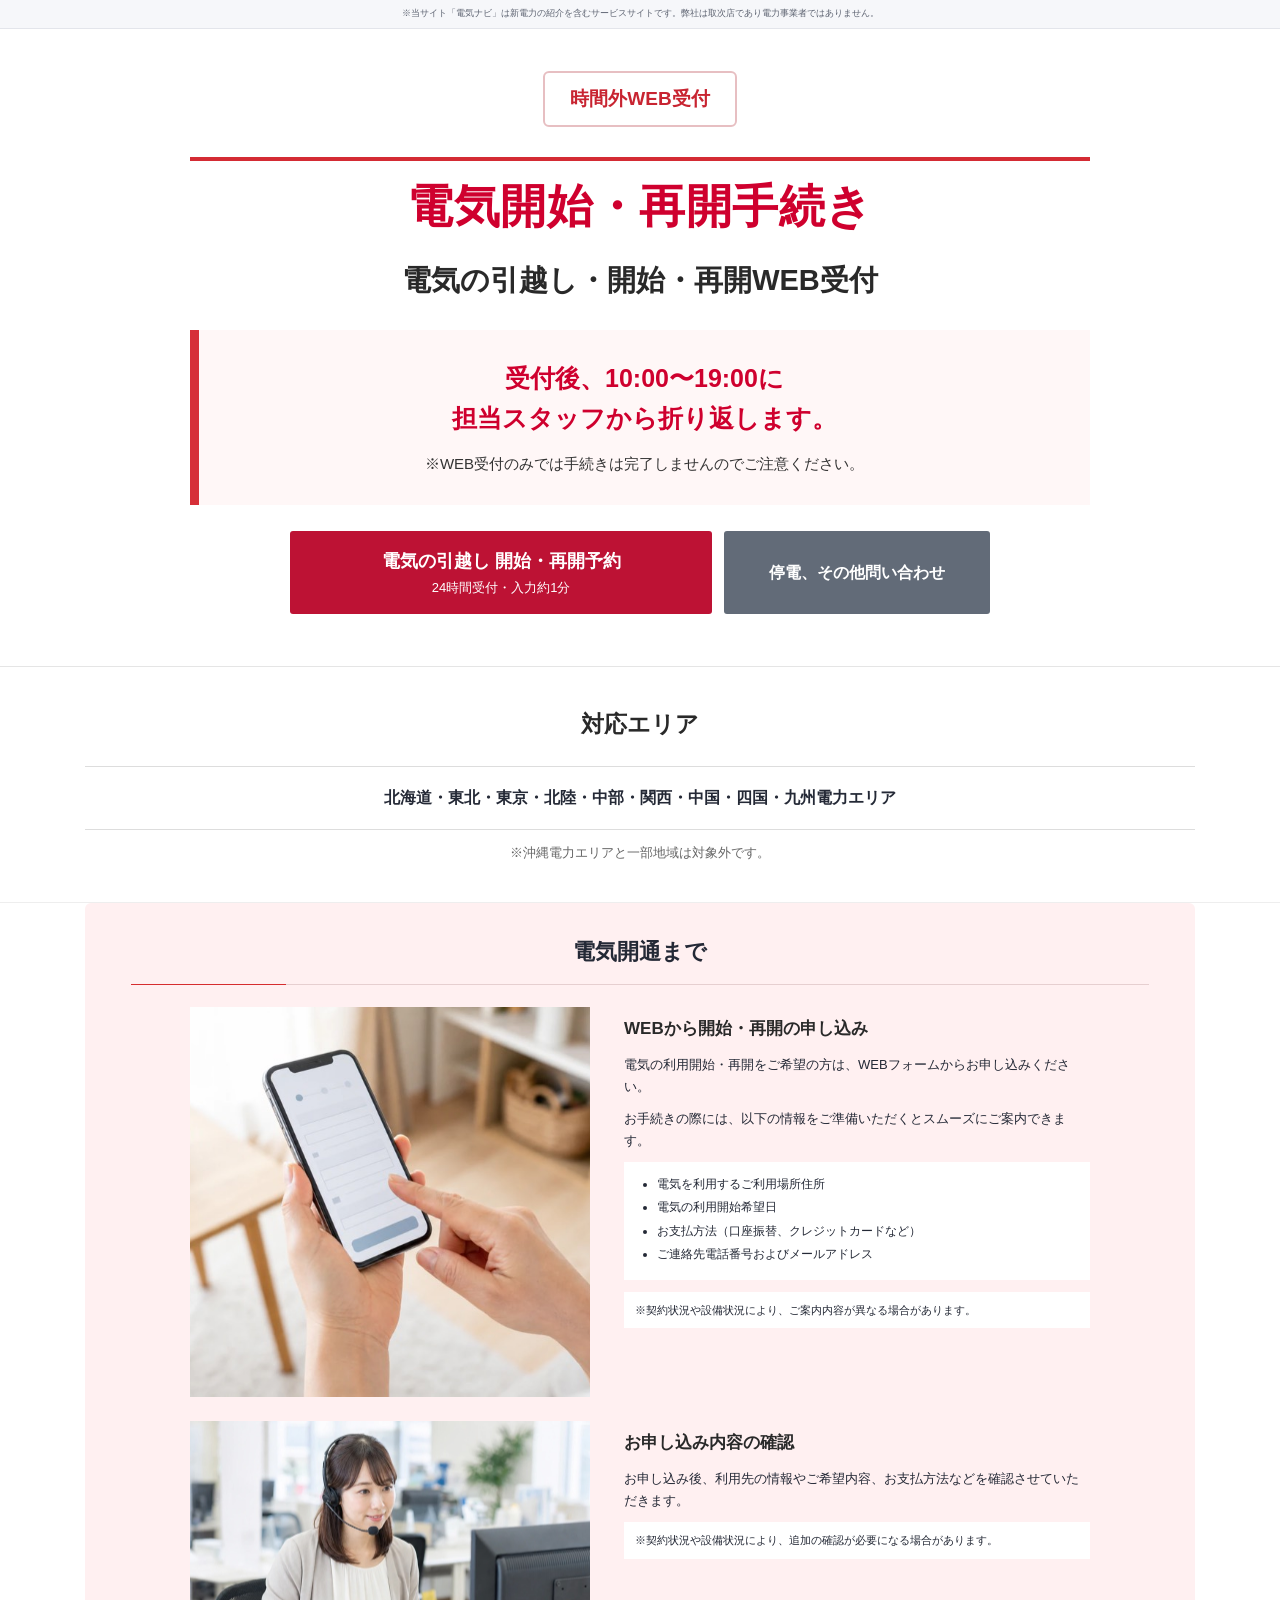
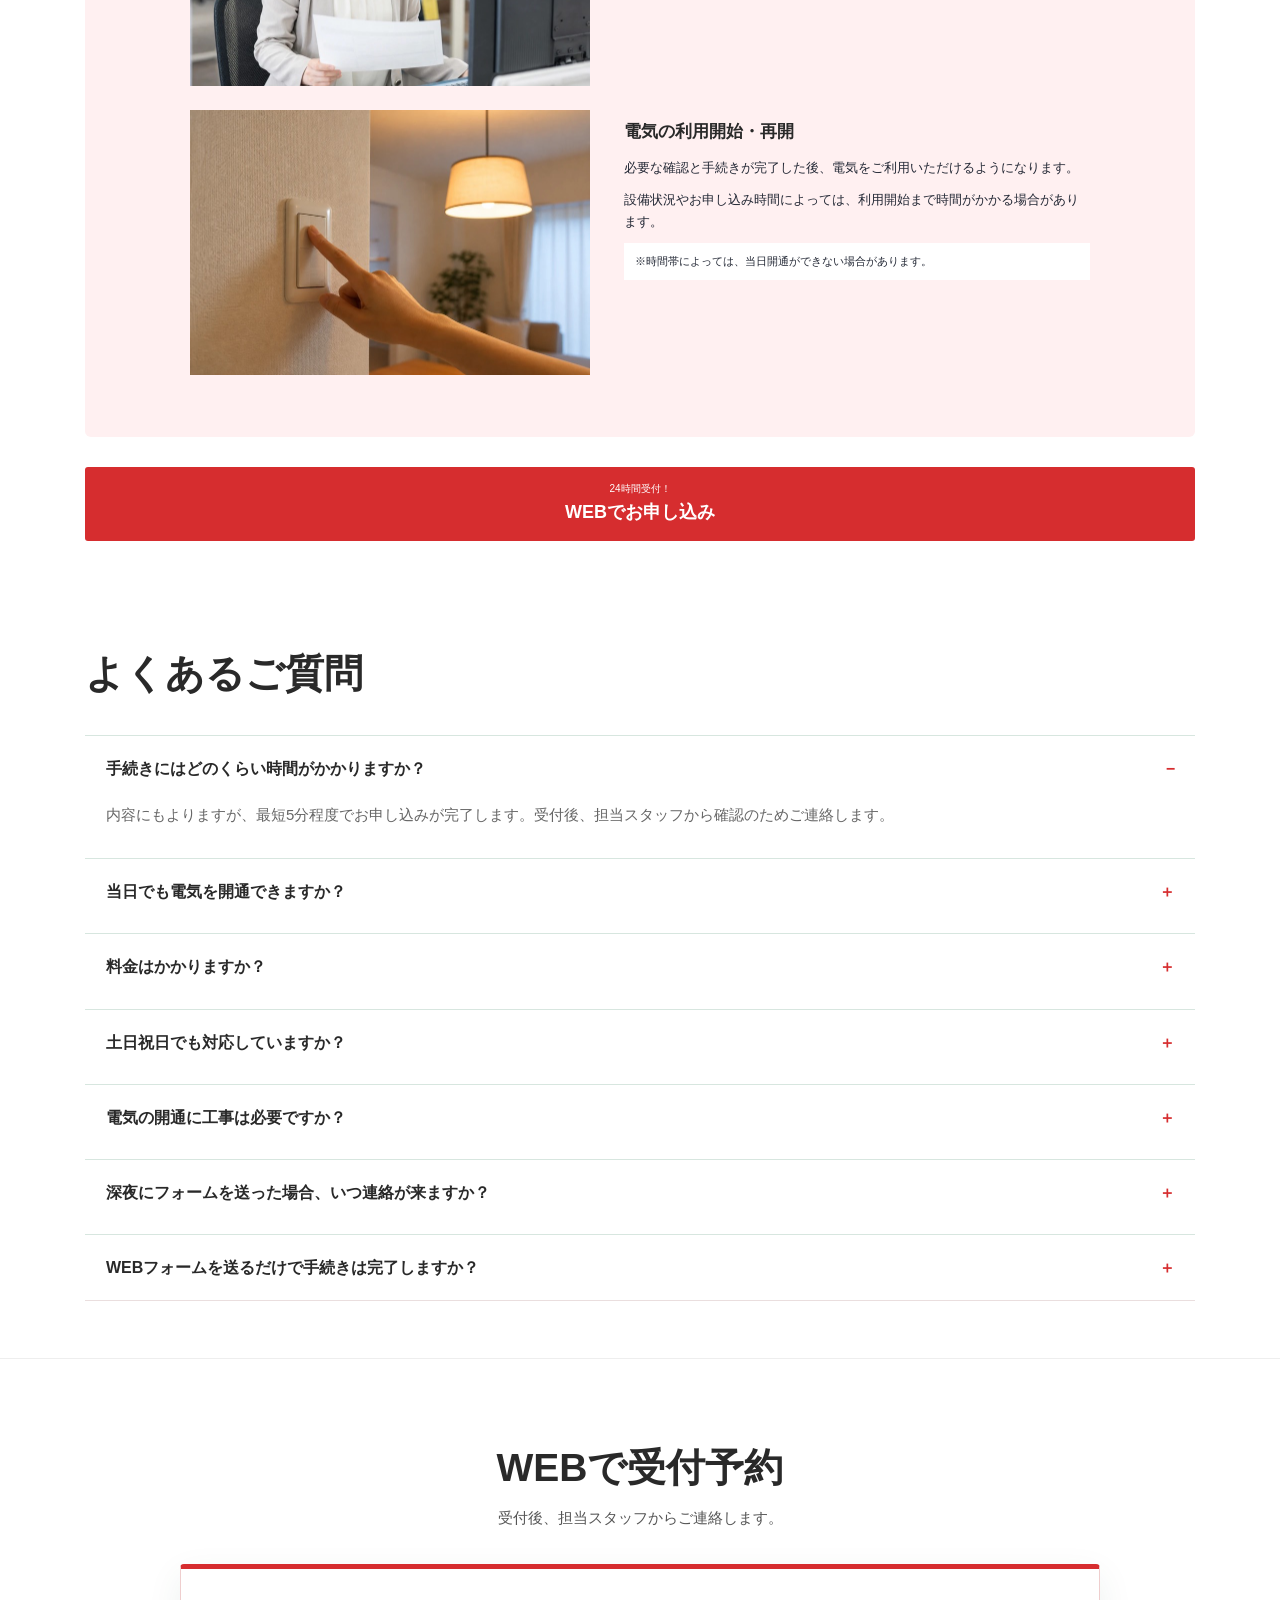
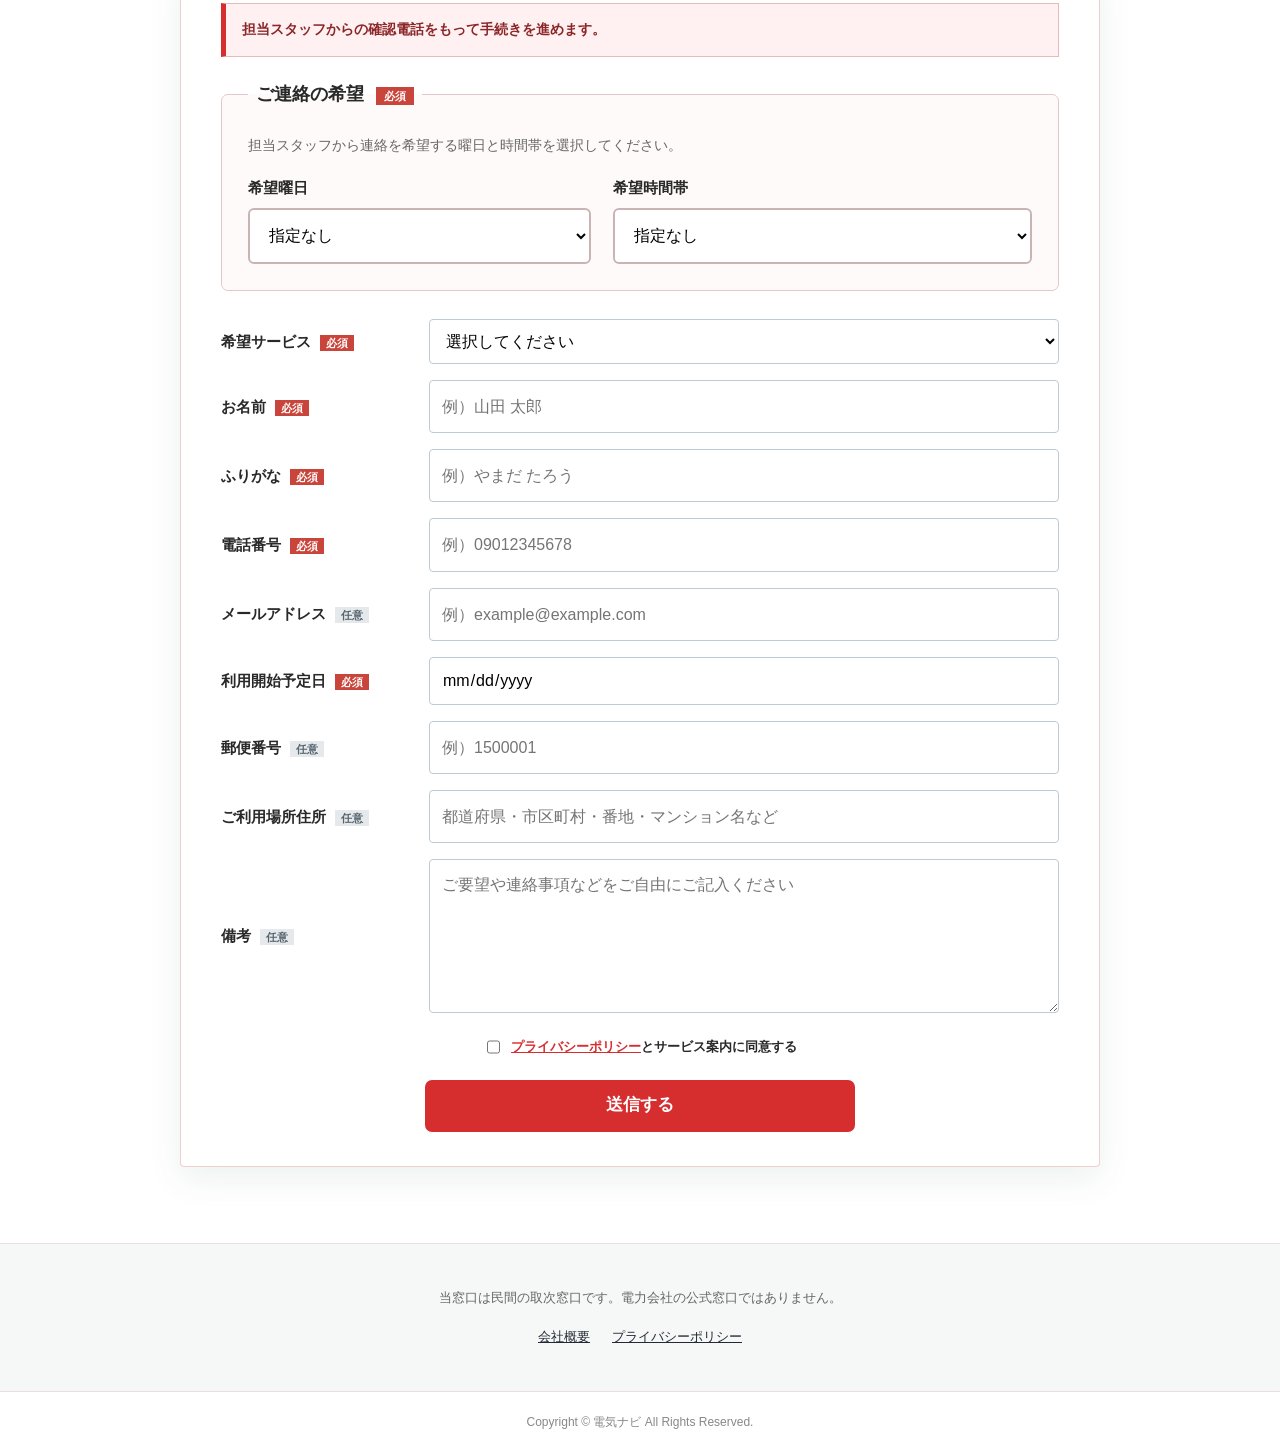
==== preview-yakan-no-earliest/index.html @ cd17e195 "Fix start_date input handling for date fields" ====
<!doctype html>
<html lang="ja">
<head>
  <meta http-equiv="Cache-Control" content="no-cache, no-store, must-revalidate">
  <meta http-equiv="Pragma" content="no-cache">
  <meta http-equiv="Expires" content="0">
  <meta name="theme-color" content="#ffffff">
  <!-- Google Tag Manager -->
  <script>(function(w,d,s,l,i){w[l]=w[l]||[];w[l].push({'gtm.start':
  new Date().getTime(),event:'gtm.js'});var f=d.getElementsByTagName(s)[0],
  j=d.createElement(s),dl=l!='dataLayer'?'&l='+l:'';j.async=true;j.src=
  'https://www.googletagmanager.com/gtm.js?id='+i+dl;f.parentNode.insertBefore(j,f);
  })(window,document,'script','dataLayer','GTM-5XKZRZDS');</script>
  <!-- End Google Tag Manager -->
  <link rel="icon" href="/favicon.png" type="image/png">
  <meta charset="utf-8">
  <meta name="viewport" content="width=device-width,initial-scale=1">
  <meta name="description" content="電気の引越し・開始・再開を24時間WEBで受け付け、10:00〜19:00に担当スタッフから確認のお電話を差し上げます。">
  <title>電気の開通窓口｜24時間WEB受付</title>
  <link rel="stylesheet" href="styles-mobile-split-29.css?v=20260819-start-date-fix-3">
</head>
<body class="night-lp">
  <!-- Google Tag Manager (noscript) -->
  <noscript><iframe src="https://www.googletagmanager.com/ns.html?id=GTM-5XKZRZDS"
  height="0" width="0" style="display:none;visibility:hidden"></iframe></noscript>
  <!-- End Google Tag Manager (noscript) -->
  <div class="notice-bar"><span>※当サイト「電気ナビ」は新電力の紹介を含むサービスサイトです。弊社は取次店であり電力事業者ではありません。</span></div>

  <main id="top">
    <section class="hero night-hero">
      <div class="container hero-grid">
        <div class="hero-copy">
          <h2>時間外WEB受付</h2>
          <h1>電気開始・再開手続き</h1>
          <p class="night-hero-lead">電気の引越し・開始・再開WEB受付</p>
          <div class="night-hero-notice">
            <p class="night-hero-followup"><span>受付後、10:00〜19:00に</span><span>担当スタッフから折り返します。</span></p>
            <p class="night-hero-caution">※WEB受付のみでは手続きは完了しませんのでご注意ください。</p>
          </div>
          <div class="night-hero-actions">
            <a class="night-primary-cta" href="#form"><strong>電気の引越し 開始・再開予約</strong><small>24時間受付・入力約1分</small></a>
            <button class="night-inquiry-cta modal-open" type="button"><strong>停電、その他問い合わせ</strong></button>
          </div>
        </div>
      </div>
    </section>

    <section class="night-coverage" aria-labelledby="coverage-title">
      <div class="container">
        <div class="night-section-heading"><h2 id="coverage-title">対応エリア</h2></div>
        <p class="coverage-areas">北海道・東北・東京・北陸・中部・関西・中国・四国・九州電力エリア</p>
        <p class="coverage-note">※沖縄電力エリアと一部地域は対象外です。</p>
      </div>
    </section>

    <section class="procedure-flow" id="procedure">
      <div class="container procedure-shell">
        <h2>電気開通まで</h2>
        <ol class="procedure-list">
          <li>
            <div class="procedure-image procedure-image-phone"></div>
            <div class="procedure-copy"><h3>WEBから開始・再開の申し込み</h3><p>電気の利用開始・再開をご希望の方は、WEBフォームからお申し込みください。</p><p>お手続きの際には、以下の情報をご準備いただくとスムーズにご案内できます。</p><ul><li>電気を利用するご利用場所住所</li><li>電気の利用開始希望日</li><li>お支払方法（口座振替、クレジットカードなど）</li><li>ご連絡先電話番号およびメールアドレス</li></ul><p class="procedure-note">※契約状況や設備状況により、ご案内内容が異なる場合があります。</p></div>
          </li>
          <li>
            <div class="procedure-image procedure-image-guide"></div>
            <div class="procedure-copy"><h3>お申し込み内容の確認</h3><p>お申し込み後、利用先の情報やご希望内容、お支払方法などを確認させていただきます。</p><p class="procedure-note">※契約状況や設備状況により、追加の確認が必要になる場合があります。</p></div>
          </li>
          <li>
            <div class="procedure-image procedure-image-complete"></div>
            <div class="procedure-copy"><h3>電気の利用開始・再開</h3><p>必要な確認と手続きが完了した後、電気をご利用いただけるようになります。</p><p>設備状況やお申し込み時間によっては、利用開始まで時間がかかる場合があります。</p><p class="procedure-note">※時間帯によっては、当日開通ができない場合があります。</p></div>
          </li>
        </ol>
      </div>
      <div class="container procedure-cta"><a href="#form"><small>24時間受付！</small><b>WEBでお申し込み</b></a></div>
    </section>

    <section class="section faq" id="faq">
      <div class="container narrow">
        <div class="section-title"><h2>よくあるご質問</h2></div>
        <details open><summary>手続きにはどのくらい時間がかかりますか？</summary><p>内容にもよりますが、最短5分程度でお申し込みが完了します。受付後、担当スタッフから確認のためご連絡します。</p></details>
        <details><summary>当日でも電気を開通できますか？</summary><p>当日でも時間帯によっては、電気の開通が可能です。開通の可否を含め、詳細は担当スタッフからの連絡時にご案内いたします。</p></details>
        <details><summary>料金はかかりますか？</summary><p>手続きサポートは無料です。代行費用や相談料はかかりません。</p></details>
        <details><summary>土日祝日でも対応していますか？</summary><p>はい、土日祝日もWEBから24時間受け付けています。担当スタッフからのご連絡は10:00〜19:00です。</p></details>
        <details><summary>電気の開通に工事は必要ですか？</summary><p>原則として工事は不要です。すでに設備が整っている物件であれば、手続きのみで利用を開始できます。</p></details>
        <details><summary>深夜にフォームを送った場合、いつ連絡が来ますか？</summary><p>10:00〜19:00に担当スタッフからご連絡します。ご希望の曜日・時間帯はフォームから選択できます。</p></details>
        <details><summary>WEBフォームを送るだけで手続きは完了しますか？</summary><p>いいえ。WEB受付後、担当スタッフからの確認電話をもって手続きを進めます。連絡が取れる電話番号をご入力ください。</p></details>
      </div>
    </section>

    <section class="section form-section night-form-section" id="form">
      <div class="container form-container">
        <div class="section-title inverse"><h2>WEBで受付予約</h2><p class="form-heading-note">受付後、担当スタッフからご連絡します。</p></div>
        <form id="contact-form" class="contact-form" action="send.php" method="post" accept-charset="UTF-8">
          <input type="hidden" name="situation" value="時間外・電気の引越し・開始・再開予約">
          <input type="text" name="website" tabindex="-1" autocomplete="off" aria-hidden="true" class="honeypot">
          <p class="form-status-note">担当スタッフからの確認電話をもって手続きを進めます。</p>
          <fieldset class="contact-preference">
            <legend>ご連絡の希望 <span>必須</span></legend>
            <p>担当スタッフから連絡を希望する曜日と時間帯を選択してください。</p>
            <div class="preference-grid">
              <label><span>希望曜日</span><select name="preferred_day" required><option value="指定なし">指定なし</option><option value="平日">平日</option><option value="土日祝">土日祝</option><option value="月曜日">月曜日</option><option value="火曜日">火曜日</option><option value="水曜日">水曜日</option><option value="木曜日">木曜日</option><option value="金曜日">金曜日</option><option value="土曜日">土曜日</option><option value="日曜日">日曜日</option></select></label>
              <label><span>希望時間帯</span><select name="preferred_time" required><option value="指定なし">指定なし</option><option value="10:00-12:00">10:00-12:00</option><option value="12:00-15:00">12:00 - 15:00</option><option value="15:00-18:00">15:00 - 18:00</option><option value="18:00-19:00">18:00 - 19:00</option></select></label>
            </div>
          </fieldset>
          <label><span>希望サービス <i>必須</i></span><select name="preferred_service" required><option value="" selected disabled>選択してください</option><option value="電気(新規・引越し)">電気(新規・引越し)</option><option value="電気(再開)">電気(再開)</option><option value="電気・ガス">電気・ガス</option></select></label>
          <label><span>お名前 <i>必須</i></span><input name="name" type="text" required autocomplete="name" placeholder="例）山田 太郎"></label>
          <label><span>ふりがな <i>必須</i></span><input name="name_kana" type="text" required placeholder="例）やまだ たろう"></label>
          <label><span>電話番号 <i>必須</i></span><input name="tel" type="tel" required autocomplete="tel" inputmode="tel" placeholder="例）09012345678"></label>
          <label><span>メールアドレス <i class="optional">任意</i></span><input name="email" type="email" autocomplete="email" placeholder="例）example@example.com"></label>
          <label><span>利用開始予定日 <i>必須</i></span><input name="start_date" type="date" required></label>
          <label><span>郵便番号 <i class="optional">任意</i></span><input name="postal" type="text" autocomplete="postal-code" inputmode="numeric" placeholder="例）1500001"></label>
          <label><span>ご利用場所住所 <i class="optional">任意</i></span><input name="address" type="text" autocomplete="street-address" placeholder="都道府県・市区町村・番地・マンション名など"></label>
          <label><span>備考 <i class="optional">任意</i></span><textarea name="remarks" rows="5" placeholder="ご要望や連絡事項などをご自由にご記入ください"></textarea></label>
          <label class="privacy"><input type="checkbox" name="privacy_agreement" value="1" required><span><a href="privacy.html" target="_blank" rel="noopener noreferrer">プライバシーポリシー</a>とサービス案内に同意する</span></label>
          <button type="submit">送信する</button>
        </form>
      </div>
    </section>

    <section class="operator-info"><div class="container narrow"><p>当窓口は民間の取次窓口です。電力会社の公式窓口ではありません。</p><nav><a href="company.html">会社概要</a><a href="privacy.html">プライバシーポリシー</a></nav></div></section>
  </main>

  <footer><p>Copyright © 電気ナビ All Rights Reserved.</p></footer>
  <div class="sticky-cta night-sticky"><span class="night-sticky-label">24時間受付・入力約1分</span><a class="night-sticky-primary" href="#form"><b style="font-size:17px!important;font-weight:900!important;line-height:1.35!important;letter-spacing:-.02em!important">WEBで申し込み</b></a></div>
  <div class="cancel-modal" id="cancel-guide" role="dialog" aria-modal="true" aria-labelledby="cancel-guide-title" aria-hidden="true">
    <div class="cancel-modal-backdrop" data-modal-close></div>
    <div class="cancel-modal-card" role="document">
      <button class="cancel-modal-close" type="button" aria-label="閉じる" data-modal-close>×</button>
      <span class="cancel-modal-label">停電・その他のお問い合わせ</span>
      <h2 id="cancel-guide-title">契約している電力会社を<br>選択してください</h2>
      <p>各電力会社の公式問い合わせページが開きます。</p>
      <div class="power-company-grid">
        <a href="https://www.hepco.co.jp/home/move/move01.html" target="_blank" rel="noopener noreferrer">北海道電力</a>
        <a href="https://www.tohoku-epco.co.jp/dprivate/inquery/call/" target="_blank" rel="noopener noreferrer">東北電力</a>
        <a class="power-company-tokyo" href="https://www.tepco.co.jp/ep/support/index-j.html" target="_blank" rel="noopener noreferrer">東京電力</a>
        <a href="https://www.rikuden.co.jp/tetsuzuki/" target="_blank" rel="noopener noreferrer">北陸電力</a>
        <a href="https://miraiz.chuden.co.jp/home/procedures/" target="_blank" rel="noopener noreferrer">中部電力</a>
        <a href="https://kepco.jp/faq/otoiawase/#tel" target="_blank" rel="noopener noreferrer">関西電力</a>
        <a href="https://www.energia.co.jp/office/add-sales.html" target="_blank" rel="noopener noreferrer">中国電力</a>
        <a href="https://www.yonden.co.jp/faq/tel.html" target="_blank" rel="noopener noreferrer">四国電力</a>
        <a href="https://customer.kyuden.co.jp/ja/moving/process.html" target="_blank" rel="noopener noreferrer">九州電力</a>
      </div>
      <button class="cancel-modal-button" type="button" data-modal-close>閉じる</button>
    </div>
  </div>
  <script src="script.js?v=20260819-start-date-date-input-2"></script>
</body>
</html>
---- preview-yakan-no-earliest/styles-mobile-split-29.css ----
:root{--navy:#173b57;--blue:#087d91;--blue-dark:#076576;--orange:#ec6b2d;--cream:#fff8ee;--ink:#24333b;--muted:#5f6e75;--line:#d8e2e5;--gray:#f4f7f7;--white:#fff;--red:#bd4138}
.honeypot{position:absolute!important;left:-9999px!important;width:1px!important;height:1px!important;opacity:0!important;pointer-events:none!important}
*{box-sizing:border-box}html{scroll-behavior:smooth;scroll-padding-top:20px}body{margin:0;padding-bottom:72px;color:var(--ink);font-family:-apple-system,BlinkMacSystemFont,"Noto Sans JP","Yu Gothic",Meiryo,sans-serif;line-height:1.75;background:#fff}a{color:inherit}.container{width:min(1080px,calc(100% - 40px));margin:auto}.narrow{width:min(760px,calc(100% - 40px))}.notice-bar{padding:5px 15px;text-align:center;color:#5f6b72;background:#eef1f3;border-bottom:1px solid #dfe4e7;font-size:10px}.site-header{background:#fff;border-bottom:1px solid var(--line)}.header-inner{min-height:76px;display:flex;align-items:center;gap:22px}.brand{margin-right:auto;display:flex;align-items:center;gap:10px;text-decoration:none;line-height:1.25}.brand-mark{width:42px;height:42px;display:grid;place-items:center;color:#fff;background:var(--blue);border-radius:50%;font-size:21px}.brand b,.brand small{display:block}.brand b{color:var(--navy);font-size:20px}.brand small{color:var(--muted);font-size:9px}.header-contact{display:flex;flex-direction:column;align-items:flex-end;line-height:1.15}.header-contact small{color:var(--muted);font-size:9px}.header-contact a{color:var(--navy);font-size:22px;font-weight:800;text-decoration:none}.header-button{padding:11px 21px;color:#fff;background:var(--orange);border-radius:7px;font-size:13px;font-weight:800;text-decoration:none}
.hero{padding:64px 0 68px;background:linear-gradient(125deg,#effafa 0%,#f6fbfb 58%,#fff6e9 100%);border-bottom:1px solid #d8e8e9}.hero-grid{display:grid;grid-template-columns:minmax(0,1.28fr) minmax(320px,.72fr);gap:60px;align-items:center}.target-label{width:fit-content;margin:0 0 14px;padding:4px 13px;color:#fff;background:var(--blue);border-radius:99px;font-size:12px;font-weight:800}.hero h1{margin:0 0 18px;color:var(--navy);font-size:clamp(38px,5vw,58px);line-height:1.25;letter-spacing:-.045em}.hero h1 em{color:var(--orange);font-style:normal}.hero-lead{max-width:670px;margin:0 0 17px;font-size:17px;font-weight:650}.key-message{margin-bottom:24px;padding:12px 15px;display:flex;gap:10px;align-items:flex-start;background:#fff;border-left:4px solid var(--orange);box-shadow:0 5px 20px rgba(26,58,71,.06);font-size:12px}.key-message b{flex:0 0 auto;color:var(--orange)}.hero-actions{display:grid;grid-template-columns:1.15fr .85fr;gap:10px}.hero-actions a,.hero-actions button{min-height:76px;padding:8px 12px;display:flex;flex-direction:column;align-items:center;justify-content:center;border-radius:7px;text-decoration:none;line-height:1.25;box-shadow:0 5px 12px rgba(25,47,60,.1);font:inherit;cursor:pointer}.hero-actions button{border:0}.hero-actions small,.hero-actions span{font-size:9px}.primary-button{color:#fff;background:var(--orange)}.primary-button strong{font-size:25px}.secondary-button{color:#fff;background:var(--blue)}.secondary-button strong{font-size:16px}.small-note{margin:11px 0 0;color:var(--muted);font-size:9px}.hero-panel{padding:30px;background:#fff;border:1px solid #d1e0e2;border-radius:12px;box-shadow:0 16px 35px rgba(22,58,70,.09)}.panel-kicker{margin:0;color:var(--blue);font-size:10px;font-weight:900;letter-spacing:.08em}.hero-panel h2{margin:5px 0 19px;color:var(--navy);font-size:21px;line-height:1.5}.hero-panel ul{margin:0;padding:0;list-style:none}.hero-panel li{display:flex;gap:12px;padding:13px 0;border-top:1px solid #e5ecee}.hero-panel li>span{width:27px;height:27px;flex:0 0 auto;display:grid;place-items:center;color:#fff;background:var(--blue);border-radius:50%;font-size:12px;font-weight:900}.hero-panel p{margin:0}.hero-panel b,.hero-panel small{display:block}.hero-panel b{font-size:14px}.hero-panel small{color:var(--muted);font-size:10px}
.section{padding:76px 0}.gray{background:var(--gray)}.section-title{margin-bottom:34px;text-align:center}.section-title>span{color:var(--blue);font-size:11px;font-weight:900;letter-spacing:.1em}.section-title h2{margin:5px 0 9px;color:var(--navy);font-size:clamp(27px,3.5vw,39px);line-height:1.42}.section-title p{max-width:700px;margin:0 auto;color:var(--muted);font-size:13px}.step-grid{margin:0;padding:0;display:grid;grid-template-columns:repeat(3,1fr);gap:14px;list-style:none}.step-grid li{position:relative;padding:28px 25px;background:#fff;border:1px solid var(--line);border-radius:9px}.step-grid li>span{width:32px;height:32px;display:grid;place-items:center;color:#fff;background:var(--blue);border-radius:50%;font-size:12px;font-weight:900}.step-grid h3{margin:14px 0 7px;color:var(--navy);font-size:17px}.step-grid p{margin:0;color:var(--muted);font-size:12px}.support-band{margin-top:20px;padding:23px 28px;display:flex;align-items:center;gap:25px;color:#fff;background:var(--navy);border-radius:9px}.support-band div{margin-right:auto}.support-band small{color:#b8dce2;font-size:10px}.support-band h3{margin:2px 0;font-size:18px}.support-band a{padding:12px 20px;flex:0 0 auto;background:var(--orange);border-radius:6px;font-size:13px;font-weight:800;text-decoration:none}.support-band a span{margin-left:9px}.compact-grid{display:grid;grid-template-columns:.8fr 1.2fr;gap:80px;align-items:center}.align-left{text-align:left;margin:0}.important-copy>p{margin:0 0 14px;color:var(--muted);font-size:14px}.plain-note{margin-top:22px;padding:20px 22px;background:#fff;border-left:5px solid var(--orange)}.plain-note b,.plain-note span{display:block}.plain-note b{color:var(--navy);font-size:15px}.plain-note span{margin-top:3px;color:var(--muted);font-size:11px}.faq details{margin-bottom:9px;background:#fff;border:1px solid var(--line);border-radius:7px}.faq summary{position:relative;padding:19px 50px 19px 21px;color:var(--navy);cursor:pointer;list-style:none;font-size:14px;font-weight:800}.faq summary::after{content:"＋";position:absolute;right:20px;color:var(--blue)}.faq details[open] summary::after{content:"−"}.faq details p{margin:0;padding:0 21px 21px;color:var(--muted);font-size:12px}
.contact-guide{padding:52px 0;background:#fff5f5;border-bottom:1px solid var(--line)}.contact-guide-inner{display:grid;grid-template-columns:.82fr 1.18fr;gap:60px;align-items:center}.contact-guide-heading>span{color:var(--red);font-size:11px;font-weight:900;letter-spacing:.06em}.contact-guide-heading h2{margin:7px 0 0;color:var(--ink);font-size:clamp(24px,3vw,34px);line-height:1.45}.contact-guide-copy>p{margin:0 0 15px;color:var(--muted);font-size:13px}.contact-guide-copy ul{margin:0;padding:0;display:grid;gap:7px;list-style:none}.contact-guide-copy li{position:relative;padding-left:22px;font-size:13px;font-weight:800}.contact-guide-copy li::before{content:"✓";position:absolute;left:0;color:var(--red);font-weight:900}.contact-guide-note{margin-top:18px;padding:15px 18px;background:#fff;border-left:4px solid var(--red)}.contact-guide-note b,.contact-guide-note span{display:block}.contact-guide-note b{font-size:13px}.contact-guide-note span{margin-top:3px;color:var(--muted);font-size:11px}
.form-section{color:#fff;background:var(--navy)}.section-title.inverse h2{color:#fff}.section-title.inverse>span{color:#92d8df}.section-title.inverse p{color:#d8e5ed}.contact-form{padding:34px 40px;background:#fff;color:var(--ink);border-radius:10px}.contact-form>label:not(.privacy){margin-bottom:16px;display:grid;grid-template-columns:190px 1fr;gap:18px;align-items:center}.contact-form label>span{color:var(--navy);font-size:13px;font-weight:800}.contact-form i{margin-left:5px;padding:2px 6px;color:#fff;background:#c9453b;font-size:9px;font-style:normal}.contact-form i.optional{color:#56646d;background:#e5e9ec}input,select{width:100%;padding:12px;border:1px solid #bdcbd4;border-radius:4px;background:#fff;font:inherit}input:focus,select:focus{outline:3px solid rgba(8,125,145,.16);border-color:var(--blue)}.privacy{margin:23px 0 0;display:flex;justify-content:center;gap:8px}.privacy input{width:auto}.privacy span{font-size:11px!important}.contact-form button{width:min(430px,100%);margin:22px auto 0;padding:13px 16px 16px;display:block;color:#fff;background:var(--orange);border:0;border-radius:7px;font-size:17px;font-weight:900;cursor:pointer}.contact-form button small{display:block;font-size:9px}.form-note{text-align:center;color:var(--muted);font-size:9px}.form-caution{max-width:650px;margin:14px auto 0;text-align:center;color:#bcd0da;font-size:9px}.operator-info{padding:43px 0;text-align:center;background:#eef1f3}.operator-info h2{margin:0 0 8px;color:var(--navy);font-size:17px}.operator-info p{margin:0;color:var(--muted);font-size:10px}.operator-info nav{margin-top:17px;display:flex;justify-content:center;gap:22px;font-size:11px}footer{padding:20px;text-align:center;color:#afbbc5;background:#102638;font-size:9px}footer p{margin:0}.sticky-cta{position:fixed;z-index:50;right:0;bottom:0;left:0;height:72px;display:grid;grid-template-columns:1fr 1fr;box-shadow:0 -4px 15px rgba(0,0,0,.15)}.sticky-cta a{display:flex;flex-direction:column;align-items:center;justify-content:center;color:#fff;text-decoration:none;line-height:1.35}.sticky-cta a:first-child{background:var(--orange)}.sticky-cta a:last-child{background:var(--blue)}.sticky-cta small{font-size:8px}.sticky-cta b{font-size:14px}
@media(max-width:760px){body{padding-bottom:66px}.container,.narrow{width:calc(100% - 28px)}.notice-bar{font-size:8px}.header-inner{min-height:66px}.brand-mark{width:35px;height:35px}.brand b{font-size:16px}.brand small{font-size:8px}.header-contact,.header-button{display:none}.hero{padding:40px 0 44px}.hero-grid{grid-template-columns:1fr;gap:23px}.target-label{font-size:10px}.hero h1{font-size:35px}.hero-lead{font-size:14px}.key-message{font-size:11px}.hero-actions{grid-template-columns:1fr}.primary-button strong{font-size:23px}.hero-panel{padding:22px}.hero-panel h2{font-size:18px}.section{padding:56px 0}.section-title{margin-bottom:26px}.section-title h2{font-size:26px}.step-grid{grid-template-columns:1fr}.step-grid li{padding:22px;display:grid;grid-template-columns:35px 1fr;gap:11px}.step-grid h3{margin:0 0 4px}.support-band{padding:22px;display:block;text-align:center}.support-band h3{margin-bottom:15px;font-size:16px}.support-band a{display:block}.compact-grid{grid-template-columns:1fr;gap:25px}.align-left{text-align:center}.align-left h2 br{display:none}.important-copy>p{font-size:13px}.contact-form{padding:25px 16px}.contact-form>label:not(.privacy){grid-template-columns:1fr;gap:4px}.privacy{align-items:flex-start;justify-content:flex-start}.privacy input{width:19px;height:19px}.sticky-cta{height:66px}.sticky-cta b{font-size:13px}}
@media(max-width:760px){.contact-guide{padding:42px 0}.contact-guide-inner{grid-template-columns:1fr;gap:22px}.contact-guide-heading{text-align:center}.contact-guide-heading h2{font-size:24px}.contact-guide-copy>p{font-size:12px}.primary-button strong{font-size:17px}.hero-actions a{min-height:82px}.hero-actions small{font-size:10px;text-align:center}.sticky-cta small{font-size:8px}.sticky-cta b{font-size:12px}}
@media(max-width:360px){.hero h1{font-size:31px}.brand b{font-size:15px}.sticky-cta b{font-size:12px}}
@media(prefers-reduced-motion:reduce){html{scroll-behavior:auto}}

/* Standalone company and privacy pages */
.subpage{min-height:100vh;padding:0;background:#f7f7f7}.subpage-header{background:#fff;border-bottom:1px solid var(--line)}.subpage-header .header-inner{min-height:76px}.subpage-header .back-link{margin-left:auto}.back-link{color:var(--red);font-size:13px;font-weight:800;text-decoration:none}.document-main{padding:70px 0 90px}.document-card{padding:55px 60px;border:1px solid var(--line);border-radius:12px;background:#fff;box-shadow:0 12px 35px rgba(75,31,34,.07)}.document-card h1{margin:0 0 40px;color:var(--ink);font-size:clamp(30px,4vw,42px);line-height:1.35}.document-card h2{margin:38px 0 12px;padding-bottom:8px;color:var(--ink);border-bottom:2px solid var(--line);font-size:20px}.document-card p,.document-card li{font-size:14px}.document-card table{width:100%;border-collapse:collapse;font-size:14px}.document-card th,.document-card td{padding:15px;border-top:1px solid var(--line);text-align:left;vertical-align:top}.document-card th{width:190px;color:var(--ink);background:#fff5f5}.contact-box{margin-top:20px;padding:20px 24px;background:#fff5f5;border-left:4px solid var(--red)}.contact-box p{margin:3px 0}.privacy a{color:var(--red)}
@media(max-width:760px){.subpage{padding-bottom:0}.subpage-header .header-inner{min-height:66px}.back-link{font-size:11px}.document-main{padding:35px 0 55px}.document-card{padding:30px 20px}.document-card h1{margin-bottom:28px}.document-card h2{font-size:18px}.document-card p,.document-card li{font-size:13px}.document-card th,.document-card td{padding:12px 10px;display:block;width:100%}.document-card th{padding-bottom:6px}.document-card td{padding-top:6px;border-top:0}.document-card tr{display:block;border-top:1px solid var(--line)}.document-card tr:first-child{border-top:0}}

/* Cancellation guidance modal */
body.modal-active{overflow:hidden}.cancel-modal{position:fixed;z-index:100;inset:0;display:grid;place-items:center;padding:20px;visibility:hidden;opacity:0;transition:visibility .25s,opacity .25s ease}.cancel-modal.is-open{visibility:visible;opacity:1}.cancel-modal-backdrop{position:absolute;inset:0;background:rgba(24,24,24,.48);backdrop-filter:blur(3px)}.cancel-modal-card{position:relative;width:min(500px,100%);padding:40px;border:1px solid #efcece;border-top:5px solid var(--red);border-radius:14px;background:#fff;box-shadow:0 24px 70px rgba(30,20,20,.25);transform:translateY(14px) scale(.98);transition:transform .3s ease}.cancel-modal.is-open .cancel-modal-card{transform:translateY(0) scale(1)}.cancel-modal-close{position:absolute;top:12px;right:14px;width:36px;height:36px;padding:0;color:#777;border:0;border-radius:50%;background:#f5f5f5;cursor:pointer;font-size:25px;line-height:1}.cancel-modal-label{color:var(--red);font-size:11px;font-weight:900;letter-spacing:.08em}.cancel-modal-card h2{margin:7px 0 15px;color:var(--ink);font-size:27px;line-height:1.45}.cancel-modal-card>p{margin:0;color:var(--muted);font-size:13px}.cancel-modal-note{margin-top:18px;padding:15px 17px;background:#fff5f5;border-left:4px solid var(--red)}.cancel-modal-note b,.cancel-modal-note span{display:block}.cancel-modal-note b{font-size:13px}.cancel-modal-note span{margin-top:3px;color:var(--muted);font-size:11px}.cancel-modal-button{width:100%;margin-top:22px;padding:13px;color:#fff;border:0;border-radius:7px;background:var(--red);cursor:pointer;font-size:14px;font-weight:900}
@media(max-width:760px){.cancel-modal-card{padding:34px 22px 24px}.cancel-modal-card h2{font-size:22px}.cancel-modal-card>p{font-size:12px}}

/* Japanese typography and line-break balance */
h1,h2,h3,.hero-lead,.key-message span,.section-title p,.important-copy p,.cancel-modal-card>p{text-wrap:balance;word-break:auto-phrase}.hero-actions strong,.sticky-cta b{white-space:nowrap}.hero-actions small{max-width:100%;line-height:1.4;text-wrap:balance}.primary-button strong{font-size:20px;letter-spacing:-.02em}.support-band h3{max-width:650px}.document-card p,.document-card li{word-break:auto-phrase}
.mobile-only{display:none}
.same-day-note{margin:13px 0 0;padding:10px 13px;display:flex;gap:9px;align-items:center;color:var(--ink);border:1px solid #efcece;border-radius:7px;background:#fff5f5;font-size:10px;line-height:1.55}.same-day-note b{flex:0 0 auto;color:var(--red);font-size:11px}.same-day-note span{text-wrap:balance}
.eligibility-note{margin:-4px 0 18px 208px;padding:9px 11px;color:#765454;background:#fff5f5;border-left:3px solid var(--red);font-size:10px;line-height:1.6}
.optional-address-heading{margin:5px 0 16px 208px;padding:12px 14px;background:#f7f7f7;border-left:3px solid #c9c9c9}.optional-address-heading b,.optional-address-heading span{display:block}.optional-address-heading b{color:var(--ink);font-size:12px}.optional-address-heading span{margin-top:2px;color:var(--muted);font-size:9px}
@media(max-width:760px){.hero-actions a,.hero-actions button{min-height:82px}.primary-button strong{font-size:17px}.hero-actions small{font-size:9px}.hero-panel h2 br{display:none}.cancel-modal-card h2 br{display:none}}
@media(max-width:760px){.mobile-only{display:block}.key-message{display:block;text-align:center}.key-message b,.key-message span{display:block}.key-message span{margin-top:5px}.same-day-note{padding:11px 12px;display:block;text-align:center}.same-day-note b,.same-day-note span{display:block}.same-day-note span{margin-top:5px;font-size:9px}.steps .section-title h2{font-size:24px;line-height:1.5}.steps .section-title p{max-width:310px}}
@media(max-width:760px){.eligibility-note{margin:-5px 0 18px;padding:9px 10px;font-size:9px}}
@media(max-width:760px){.optional-address-heading{margin:5px 0 16px;padding:11px 12px}.optional-address-heading b{font-size:11px}}
.thanks-main{min-height:calc(100vh - 160px);display:grid;place-items:center}.thanks-card{text-align:center}.thanks-icon{width:70px;height:70px;margin:0 auto 20px;display:grid;place-items:center;color:#fff;background:var(--red);border-radius:50%;font-size:34px;font-weight:900}.thanks-card>p{max-width:590px;margin:0 auto 15px}.thanks-note{color:var(--muted);font-size:12px!important}.thanks-button{margin-top:18px;padding:13px 25px;display:inline-block;color:#fff;background:var(--red);border-radius:7px;font-size:14px;font-weight:900;text-decoration:none}
@media(max-width:360px){.primary-button strong{font-size:15px}.hero-actions small{font-size:8px}.sticky-cta b{font-size:11px}}

/* White and red visual direction */
:root{--navy:#292929;--blue:#d9363e;--blue-dark:#b8242c;--orange:#e3313b;--cream:#fff5f5;--ink:#292929;--muted:#666;--line:#eadede;--gray:#fff;--red:#d9363e}
.notice-bar,.site-header,.hero,.gray,.form-section,.operator-info,footer{background:#fff}
.notice-bar{color:#777;border-color:var(--line)}
.brand-mark,.header-button,.target-label,.primary-button,.hero-panel li>span,.step-grid li>span,.support-band a,.contact-form button,.sticky-cta a:first-child,.sticky-cta a:last-child{background:var(--red)}
.brand b,.hero h1,.hero-panel h2,.section-title h2,.step-grid h3,.plain-note b,.section-title.inverse h2,.operator-info h2{color:var(--ink)}
.header-contact a,.hero h1 em,.panel-kicker,.section-title>span,.flow-list>li>span{color:var(--red)}
.hero{border-bottom:1px solid var(--line)}
.target-label{color:var(--red);background:#fff1f1;border:1px solid #f2cccc}
.key-message{background:#fff5f5;border-left-color:var(--red);box-shadow:none}.key-message b{color:var(--red)}
.secondary-button{color:var(--red);background:#fff;border:2px solid var(--red)}
.hero-panel{border-color:#efcece;border-top:5px solid var(--red);box-shadow:0 16px 35px rgba(75,31,34,.08)}
.hero-panel li{border-color:var(--line)}
.step-grid li{border-color:#ecdada}.support-band{background:#fff5f5;border:1px solid #efcece;color:var(--ink)}.support-band small{color:var(--red)}.support-band a{color:#fff}
.plain-note{background:#fff5f5;border-left-color:var(--red)}
.faq details{border-color:#ecdada}
.form-section{color:var(--ink);border-top:1px solid var(--line)}.section-title.inverse>span{color:var(--red)}.section-title.inverse p{color:var(--muted)}
.contact-form{border:1px solid #efcccc;border-top:5px solid var(--red);box-shadow:0 12px 35px rgba(75,31,34,.07)}
.form-caution{color:var(--muted)}
.operator-info{border-top:1px solid var(--line)}footer{color:#888;border-top:1px solid var(--line)}
.hero h1{font-size:clamp(38px,4.5vw,50px)}.hero h1>span,.hero h1 em>span{display:block;white-space:nowrap}
.sticky-cta{border-top:1px solid #e7caca;box-shadow:0 -5px 18px rgba(69,25,28,.14)}
.sticky-cta a:last-child{color:var(--red);background:#fff;border-left:1px solid #e7caca}
@media(max-width:760px){.hero h1{font-size:clamp(24px,7vw,29px);line-height:1.38;letter-spacing:-.045em}.hero h1>span,.hero h1 em>span{white-space:nowrap}}
@media(max-width:350px){.hero h1{font-size:23px}}

/* Tokyo-area landing page direction — inspired by utility support portals */
:root{--green:#159564;--green-dark:#08734b;--green-pale:#eaf8f1;--yellow:#ffd94a;--yellow-dark:#f2bd13}
body{color:#26352f;background:#fff}.notice-bar{padding:7px 15px;color:#52615b;background:#f5f7f6;border-color:#e4eae7}.site-header{border:0}.header-inner{min-height:82px}.header-button{background:var(--green);border-radius:3px}.header-contact a{color:var(--green-dark)}
.area-tabs{position:relative;z-index:10;color:#fff;background:var(--green-dark);box-shadow:0 3px 12px rgba(8,83,55,.18)}.area-tabs-inner{display:flex;align-items:stretch}.area-tabs-label{padding:14px 18px 14px 0;display:flex;align-items:center;flex:0 0 auto;font-size:12px;font-weight:900}.area-tabs-scroll{display:grid;grid-template-columns:repeat(9,minmax(70px,1fr));flex:1}.area-tab{min-height:54px;padding:7px 8px;display:flex;flex-direction:column;align-items:center;justify-content:center;border-left:1px solid rgba(255,255,255,.2);text-align:center;text-decoration:none;font-size:12px;font-weight:800;line-height:1.2}.area-tab small{margin-top:2px;color:#b8d8ca;font-size:8px;font-weight:500}.area-tab.is-current{position:relative;color:#174a37;background:var(--yellow);font-size:14px}.area-tab.is-current::after{content:"";position:absolute;bottom:-8px;border-width:8px 8px 0;border-style:solid;border-color:var(--yellow) transparent transparent}.area-tab.is-pending{cursor:default}
.hero{padding:58px 0 62px;background:linear-gradient(110deg,#fff 0 52%,#effaf5 52% 100%);border-bottom:0}.hero-grid{gap:46px}.target-label{padding:6px 17px;color:#fff;background:var(--green);border:0;border-radius:2px;font-size:13px;letter-spacing:.08em}.hero h1{color:#203c31;font-size:clamp(39px,4.5vw,54px)}.hero h1 em{color:var(--green)}.hero-lead{padding:13px 16px;background:#fff;border-left:4px solid var(--yellow-dark);font-size:15px}.key-message{background:transparent;border:0;border-bottom:1px solid #dce9e3;padding:4px 0 15px}.key-message b{color:var(--green-dark)}.hero-actions{grid-template-columns:1fr 1fr;gap:12px}.primary-button{background:var(--green)!important;border:2px solid var(--green)}.secondary-button{color:#654e00;background:var(--yellow);border:2px solid var(--yellow-dark)}.hero-actions a{border-radius:4px;box-shadow:0 5px 12px rgba(22,102,72,.14)}.hero-actions strong{font-size:19px}.hero-actions span{margin-top:3px}.same-day-note{border-color:#d7e9df;background:#f5fbf8}.same-day-note b{color:var(--green-dark)}.hero-panel{border:1px solid #cfe5d9;border-top:6px solid var(--green);border-radius:4px;box-shadow:8px 8px 0 #dff2e8}.panel-kicker,.section-title>span{color:var(--green)}.hero-panel h2{color:#203c31}.hero-panel li>span,.step-grid li>span{background:var(--green)}
.area-summary{padding:28px 0;background:var(--green-dark);color:#fff}.area-summary-inner{display:grid;grid-template-columns:260px 1fr;gap:34px;align-items:center}.area-summary span{color:#aee3cc;font-size:10px;font-weight:800}.area-summary h2{margin:2px 0 0;font-size:22px}.area-summary ul{margin:0;padding:0;display:flex;flex-wrap:wrap;gap:7px;list-style:none}.area-summary li{padding:6px 10px;color:#234b3b;background:#fff;border-radius:2px;font-size:11px;font-weight:800}
.section-title h2,.step-grid h3,.plain-note b,.operator-info h2{color:#203c31}.step-grid li{border-color:#d9e8e1;border-radius:3px}.support-band{color:#203c31;background:var(--green-pale);border-color:#cce6da;border-radius:3px}.support-band small{color:var(--green)}.support-band a,.contact-form button{background:var(--green)}.plain-note{background:var(--green-pale);border-left-color:var(--green)}.faq details{border-color:#d7e6df;border-radius:3px}.faq summary::after{color:var(--green)}.form-section{background:#f0f8f4;border-top:1px solid #d7e9df}.section-title.inverse h2{color:#203c31}.section-title.inverse>span{color:var(--green)}.contact-form{border-color:#cbe4d8;border-top-color:var(--green);border-radius:4px;box-shadow:0 12px 35px rgba(12,95,63,.08)}input:focus,select:focus{outline-color:rgba(21,149,100,.16);border-color:var(--green)}.privacy a{color:var(--green-dark)}.operator-info{background:#f5f8f6}.sticky-cta a:first-child{background:var(--green)}.sticky-cta a:last-child{color:#5b4600;background:var(--yellow);border-left-color:#e1bd30}.sticky-cta{border-top-color:#cbded5}.cancel-modal-label{color:var(--green)}
@media(max-width:760px){.header-inner{min-height:66px}.area-tabs-inner{width:100%;display:block}.area-tabs-label{display:none}.area-tabs-scroll{display:flex;overflow-x:auto;scrollbar-width:none}.area-tabs-scroll::-webkit-scrollbar{display:none}.area-tab{min-width:76px;min-height:48px}.hero{padding:38px 0 42px;background:linear-gradient(145deg,#fff 0 57%,#effaf5 57% 100%)}.hero h1{font-size:29px}.hero-actions{grid-template-columns:1fr}.hero-actions strong{font-size:18px}.area-summary{padding:25px 0}.area-summary-inner{grid-template-columns:1fr;gap:15px}.area-summary ul{gap:5px}.area-summary li{font-size:10px}.hero-panel{box-shadow:5px 5px 0 #dff2e8}}

/* Exact reference-page layout */
:root{--ref-red:#d62d2f;--ref-red-dark:#c9002f;--ref-gray:#90a4b3;--ref-pink:#fff0f1}
body{padding-bottom:72px;color:#292929;background:#fff;line-height:1.7}.site-header{display:none}.container{width:min(1110px,calc(100% - 40px))}.area-tabs{color:#292929;background:#fff;box-shadow:0 2px 5px rgba(0,0,0,.05);border-bottom:1px solid #eee}.area-tabs-inner{width:min(1310px,100%)}.area-tabs-label{display:none}.area-tabs-scroll{grid-template-columns:repeat(9,1fr)}.area-tab{min-height:48px;padding:10px 6px;border:0;color:#292929;font-size:13px;white-space:nowrap}.area-tab.is-current{color:#292929;background:#fff;font-size:13px}.area-tab.is-current::after{right:0;bottom:0;left:0;border:0;height:1px;background:var(--ref-red)}.notice-bar{padding:62px 15px 32px;color:#444;background:#fff;border:0;font-size:11px}
.hero{padding:0 0 38px;background:#fff;border:0}.hero-grid{display:block}.hero-copy{width:100%}.service-labels{padding-bottom:17px;display:flex;border-bottom:2px solid var(--ref-red)}.service-labels strong,.service-labels span{padding:11px 12px;display:block;font-size:14px}.service-labels strong{color:#fff;background:var(--ref-red)}.service-labels span{margin-left:5px;background:#eee;font-weight:800}.hero h1{margin:11px 0 12px;padding:0 0 12px;border-bottom:1px solid #eee;color:var(--ref-red-dark);text-align:center;font-size:30px;line-height:1.5;letter-spacing:0}.hero h2{margin:27px 0 12px;color:var(--ref-red-dark);text-align:center;font-size:23px}.hero-lead{max-width:none;margin:0 auto 22px;padding:0;border:0;background:#fff;text-align:center;font-size:14px;font-weight:500}.hero-actions{width:min(778px,100%);margin:auto;display:block}.hero-actions a,.hero-actions button{width:100%;min-height:0;margin:0 0 6px;padding:13px 18px;display:flex;flex-direction:column;align-items:center;justify-content:center;border:0;border-radius:4px;color:#fff;background:var(--ref-red);box-shadow:none;text-decoration:none;font:inherit;line-height:1.4;cursor:pointer}.hero-actions strong{font-size:20px}.hero-actions small{font-size:11px}.action-row{display:grid;grid-template-columns:1fr 1fr;gap:6px}.action-row a{min-height:86px}.action-row strong{font-size:19px}.hero-actions .utility-button{min-height:86px;background:var(--ref-gray)}.utility-button strong{font-size:19px}.completion-note{margin:30px 0 0;text-align:center;font-size:15px;line-height:1.75}
.area-summary{width:min(1110px,calc(100% - 40px));margin:0 auto 36px;padding:43px 96px;background:var(--ref-pink);color:#292929}.area-summary-inner{width:100%;display:block}.area-summary h2{margin:0 0 24px;text-align:center;font-size:22px}.area-summary ul{padding:27px 24px;display:grid;grid-template-columns:repeat(3,1fr);gap:10px 35px;background:#fff}.area-summary li{padding:0;color:#292929;background:none;font-size:13px;font-weight:500}.area-summary li::before{content:"・"}
.section-title>span,.panel-kicker{color:var(--ref-red)}.section-title h2,.step-grid h3,.plain-note b,.operator-info h2{color:#292929}.step-grid li{border-color:#e5e5e5}.step-grid li>span{background:var(--ref-red)}.support-band{background:var(--ref-pink);border-color:#f3d6d7}.support-band small{color:var(--ref-red)}.support-band a,.contact-form button{background:var(--ref-red)}.plain-note{background:var(--ref-pink);border-left-color:var(--ref-red)}.faq summary::after{color:var(--ref-red)}.form-section{background:#fff;border-top:1px solid #eee}.section-title.inverse>span{color:var(--ref-red)}.section-title.inverse h2{color:#292929}.contact-form{border-color:#efcece;border-top-color:var(--ref-red)}input:focus,select:focus{outline-color:rgba(214,45,47,.14);border-color:var(--ref-red)}.privacy a{color:var(--ref-red)}.sticky-cta a:first-child,.sticky-cta a:last-child{color:#fff;background:var(--ref-red);border-color:#bc2628}
@media(max-width:760px){.container{width:calc(100% - 28px)}.area-tabs-inner{width:100%}.area-tabs-scroll{display:flex}.area-tab{min-width:126px;font-size:11px}.notice-bar{padding:34px 16px 22px;font-size:9px}.hero{padding-bottom:28px}.service-labels strong,.service-labels span{padding:9px 8px;font-size:11px}.hero h1{font-size:25px}.hero h2{margin-top:22px;font-size:20px}.hero-lead{font-size:12px}.hero-lead br{display:none}.action-row{grid-template-columns:1fr}.hero-actions strong,.action-row strong,.utility-button strong{font-size:17px}.action-row a,.hero-actions .utility-button{min-height:76px}.completion-note{font-size:13px}.area-summary{width:calc(100% - 28px);padding:28px 18px}.area-summary h2{font-size:19px}.area-summary ul{padding:20px 16px;grid-template-columns:1fr 1fr;gap:8px}.area-summary li{font-size:11px}}
.brand-copy{position:relative;padding-bottom:3px}.brand-copy::after{content:"";position:absolute;right:0;bottom:0;left:0;height:2px;background:linear-gradient(90deg,var(--red) 0 28%,#292929 28% 100%)}
.brand-copy b{display:flex;align-items:baseline;gap:4px;letter-spacing:.02em}.brand-copy b em{color:var(--red);font-size:22px;font-style:normal;font-weight:900}.brand-copy b strong{color:#292929;font-size:19px;font-weight:900}.brand-copy small{margin-top:1px;color:#777;font-size:7px;letter-spacing:.2em}
.hero h1{font-size:clamp(42px,4.8vw,52px);line-height:1.3}
@media(max-width:760px){.brand-copy b em{font-size:18px}.brand-copy b strong{font-size:15px}.brand-copy small{font-size:6px}.hero h1{font-size:30px}}
.brand{gap:11px}.brand-mark{width:46px;height:46px;display:block;flex:0 0 auto;background:none;border-radius:0;box-shadow:none;transform:none}
.brand-copy{padding:0}.brand-copy::after{display:none}.brand-copy b{display:flex;align-items:baseline;gap:6px;color:#242424;font-family:"Hiragino Kaku Gothic ProN","Yu Gothic",Meiryo,sans-serif;line-height:1;letter-spacing:.025em;font-feature-settings:"palt"}.brand-copy b em{color:var(--red);font-size:20px;font-style:normal;font-weight:900}.brand-copy b strong{color:#242424;font-size:19px;font-weight:800}.brand-copy small{margin-top:7px;color:#777;font-size:7px;font-weight:700;line-height:1;letter-spacing:.17em}
@media(max-width:760px){.brand{gap:8px}.brand-mark{width:40px;height:40px}.brand-copy b{gap:4px}.brand-copy b em{font-size:17px}.brand-copy b strong{font-size:15px}.brand-copy small{margin-top:6px;font-size:6px;letter-spacing:.12em}}

/* Final reference-specific type sizing */
.hero h1{font-size:30px;line-height:1.5}
@media(max-width:760px){.hero h1{font-size:25px}}

/* Reference-style procedure flow */
.procedure-flow{padding:0 0 52px}.procedure-shell{padding:30px 46px 38px;background:var(--ref-pink)}.procedure-shell>h2{position:relative;margin:0 0 22px;padding-bottom:13px;border-bottom:1px solid #e6cfd0;text-align:center;font-size:22px}.procedure-shell>h2::after{content:"";position:absolute;bottom:-1px;left:0;width:155px;height:1px;background:var(--ref-red)}.procedure-list{width:min(900px,100%);margin:auto;padding:0;list-style:none}.procedure-list li{margin-bottom:24px;display:grid;grid-template-columns:400px 1fr;gap:34px;align-items:center}.procedure-image{position:relative;height:265px;overflow:hidden;background-color:#ddd;background-position:center;background-size:cover}.procedure-image::after{content:"";position:absolute;inset:45% 0 0;background:linear-gradient(transparent,rgba(255,255,255,.88))}.procedure-image span{position:absolute;z-index:2;top:0;left:0;padding:5px 11px;color:#fff;background:var(--ref-red);font-family:Georgia,serif;font-size:24px}.procedure-image strong{position:absolute;z-index:2;bottom:14px;left:16px;color:var(--ref-red);font-size:22px;line-height:1.25;text-shadow:0 1px #fff}.procedure-image-phone{background-image:url('images/electricity-outage-pop-hero-v2.png');background-position:68% center}.procedure-image-guide{background-image:url('images/electricity-outage-support-hero.png');background-position:75% center}.procedure-image-complete{background-image:url('images/electricity-support-editorial-hero.svg');background-position:center}.procedure-copy p{margin:0;font-size:13px}.procedure-copy a{width:min(290px,100%);margin:25px auto 0;padding:12px;display:flex;flex-direction:column;align-items:center;color:#fff;background:var(--ref-red);border-radius:3px;text-decoration:none}.procedure-copy a b{font-size:14px}.procedure-copy a small{font-size:9px}.procedure-cta{margin-top:30px;display:grid;grid-template-columns:1fr 1fr;gap:22px}.procedure-cta a{min-height:74px;display:flex;flex-direction:column;align-items:center;justify-content:center;color:#fff;background:var(--ref-red);border-radius:3px;text-decoration:none}.procedure-cta small{font-size:10px}.procedure-cta b{font-size:18px}
@media(max-width:760px){.procedure-shell{padding:26px 16px}.procedure-shell>h2{font-size:20px}.procedure-list li{grid-template-columns:1fr;gap:16px;margin-bottom:30px}.procedure-image{height:230px}.procedure-image span{font-size:20px}.procedure-image strong{font-size:20px}.procedure-copy p{font-size:12px}.procedure-cta{grid-template-columns:1fr;gap:7px}.procedure-cta a{min-height:68px}}

.hero-actions>.start-button,.hero-actions>.web-button,.hero-actions>.utility-button{min-height:86px}

.procedure-list li{align-items:start}.procedure-copy{padding-top:8px}.procedure-copy h3{margin:0 0 10px;color:#292929;font-size:17px}.procedure-copy p{margin:0 0 10px}.procedure-copy ul{margin:6px 0 12px;padding:12px 16px 12px 33px;background:#fff;list-style:disc}.procedure-copy li{margin:0 0 3px;display:list-item;font-size:12px}.procedure-note{padding:9px 11px;background:#fff;font-size:11px!important}.procedure-list>li:first-child .procedure-image{height:390px}
@media(max-width:760px){.procedure-copy{padding-top:0}.procedure-copy h3{font-size:16px}.procedure-copy li{font-size:11px}.procedure-list>li:first-child .procedure-image{height:260px}}

/* Photographic procedure assets */
.procedure-image-phone{background-image:url('images/procedure-step1-smartphone.jpg');background-position:center}
.procedure-image-guide{background-image:url('images/procedure-step2-support.jpg');background-position:center}
.procedure-image-complete{background-image:url('images/procedure-step3-power-on.jpg');background-position:center}

/* Distinguish the fixed WEB action from the phone action */
.sticky-cta a:last-child{color:var(--ref-red);background:#fff;border-left:1px solid #e7caca}
.form-disclaimer{margin:0 0 25px;padding:13px 16px;color:#684d4d;background:#fff5f5;border:1px solid #efcece;font-size:11px;text-align:center}
.sticky-cta a:first-child b{font-size:12px}
@media(max-width:760px){.form-disclaimer{margin-bottom:20px;padding:11px 12px;font-size:9px}.sticky-cta a:first-child b{font-size:10px}}
.form-status-note{margin:0 0 22px;padding:14px 16px;color:#8b2528;background:#fff1f1;border:1px solid #e7b9bb;border-left:5px solid var(--ref-red);font-size:12px;font-weight:800;line-height:1.7}
@media(max-width:760px){.form-status-note{margin-bottom:18px;padding:12px 13px;font-size:10px}}
.stopped-electricity-notice{padding:18px 0 24px}.stopped-electricity-call{position:relative;padding:25px 28px;display:grid;grid-template-columns:auto 1fr auto;gap:26px;align-items:center;color:var(--ref-red);background:#fff;border:2px solid var(--ref-red);border-radius:8px;box-shadow:0 7px 0 #98151c,0 14px 26px rgba(135,35,39,.2);text-decoration:none;transition:filter .2s,box-shadow .2s,transform .2s}.stopped-electricity-call:hover{filter:brightness(1.02);box-shadow:0 5px 0 #98151c,0 12px 24px rgba(135,35,39,.24);transform:translateY(2px)}.stopped-electricity-call:active{box-shadow:0 2px 0 #98151c,0 7px 15px rgba(135,35,39,.2);transform:translateY(5px)}.stopped-electricity-call:focus-visible{outline:3px solid #292929;outline-offset:4px}.stopped-electricity-call strong{color:var(--ref-red);font-size:20px;line-height:1.45}.stopped-electricity-call p{margin:0;color:var(--ref-red);font-size:14px;font-weight:700}.stopped-electricity-call span{padding:14px 22px;color:#fff;background:var(--ref-red);border:2px solid var(--ref-red);border-radius:6px;box-shadow:0 3px 8px rgba(80,0,0,.18);font-size:18px;font-weight:900;white-space:nowrap}.stopped-electricity-call span::before{content:"☎ "}
@media(max-width:760px){.stopped-electricity-notice{padding:14px 0 20px}.stopped-electricity-call{padding:21px 17px 20px;display:flex;flex-direction:column;gap:9px;text-align:center;box-shadow:0 6px 0 #98151c,0 12px 22px rgba(135,35,39,.2)}.stopped-electricity-call strong{font-size:18px}.stopped-electricity-call p{margin:0 0 5px;font-size:12px}.stopped-electricity-call span{width:100%;padding:12px 16px;display:block;font-size:17px}}

/* Service areas: keep prefecture names intact and separate detailed exceptions */
.area-summary ul{grid-template-columns:repeat(3,minmax(0,1fr));align-items:stretch}
.area-summary li{min-width:0;padding:11px 14px;display:block;color:#292929;background:#fff;border:1px solid #efd5d6;border-radius:4px;line-height:1.55}
.area-summary li::before{content:none}
.area-summary li strong{display:block;color:#292929;font-size:13px;font-weight:800;white-space:nowrap}
.area-summary li small{margin-top:4px;display:block;color:#684d4d;font-size:11px;font-weight:500;line-height:1.65;word-break:normal;overflow-wrap:break-word}
.area-summary h2 span{display:inline;color:inherit;font-size:inherit;font-weight:inherit}
.area-summary li.is-wide{grid-column:1/-1;display:grid;grid-template-columns:150px minmax(0,1fr);gap:18px;align-items:start}
.area-summary li.is-wide small{margin-top:0;padding-left:18px;border-left:1px solid #efd5d6}
body[data-area="hokkaido"] .area-summary ul{max-width:360px;margin:0 auto;grid-template-columns:1fr}
body[data-area="hokuriku"] .area-summary ul,
body[data-area="shikoku"] .area-summary ul{grid-template-columns:repeat(2,minmax(0,1fr))}
body[data-area="tohoku"] .area-summary li:last-child,
body[data-area="kyushu"] .area-summary li:last-child,
body[data-area="kansai"] .area-summary li:nth-child(5),
body[data-area="chugoku"] .area-summary li:nth-child(5){grid-column:2}
body[data-area="kansai"] .area-summary li.is-wide,
body[data-area="chugoku"] .area-summary li.is-wide{grid-column:1/-1}
@media(max-width:760px){
  .area-summary ul,
  body[data-area] .area-summary ul{max-width:none;grid-template-columns:1fr;gap:8px}
  .area-summary li,
  .area-summary li.is-wide,
  body[data-area] .area-summary li,
  body[data-area] .area-summary li:nth-child(n){grid-column:1/-1}
  .area-summary li.is-wide{display:block}
  .area-summary li strong{font-size:12px}
  .area-summary li small{margin-top:4px;padding:0;border:0;font-size:10px}
  .area-summary h2{font-size:18px;line-height:1.45}
  .area-summary h2 span{display:block}
}

/* Pattern 2: edited hierarchy and a less repetitive visual rhythm */
.service-labels{justify-content:flex-start}
.service-labels span{margin-left:0;padding:8px 13px;color:var(--ref-red);background:#fff;border:1px solid #e7b9bb;border-radius:3px}
.stopped-electricity-call{box-shadow:0 6px 18px rgba(135,35,39,.12)}
.stopped-electricity-call:hover{box-shadow:0 8px 22px rgba(135,35,39,.16)}
.stopped-electricity-call:active{box-shadow:0 4px 12px rgba(135,35,39,.12)}
.pattern2-actions{width:min(900px,100%);display:grid;grid-template-columns:1fr 1fr;gap:10px}
.pattern2-actions a{margin:0}
.pattern2-actions .start-button{color:#fff;background:var(--ref-red);border:2px solid var(--ref-red)}
.pattern2-actions .web-button{color:var(--ref-red);background:#fff;border:2px solid var(--ref-red)}
.pattern2-actions .utility-button{min-height:62px;grid-column:1/-1;color:#555;background:#fff;border:1px solid #cfd6da}
.pattern2-actions .utility-button strong{font-size:16px}
.pattern2-actions .utility-button small{color:#777}
.area-summary{padding:38px 0;background:#fff;border-top:1px solid #f0dada;border-bottom:1px solid #f0dada}
.area-summary ul{background:#fff8f8}
.area-summary li{background:#fff}
.procedure-shell{border-radius:6px}
.procedure-image strong{font-size:20px}
.section-title>span{letter-spacing:.04em}
.faq .section-title p{color:#666;font-size:12px}
.form-note{margin-top:18px;padding:9px 12px;color:#765454;background:#fff8f8;border:1px solid #efd5d6;border-radius:4px}
@media(max-width:760px){
  .pattern2-actions{grid-template-columns:1fr;gap:7px}
  .pattern2-actions .utility-button{grid-column:1}
  .pattern2-actions .utility-button strong{font-size:14px}
  .area-summary{padding:30px 0}
}

/* Night-time WEB-only landing page */
.night-lp{color:#242936;background:#fff}
.night-lp .notice-bar{padding:12px 15px;color:#5c6270;background:#f6f7fa;border-bottom:1px solid #e3e5eb}
.night-hero{padding:50px 0 58px;color:#fff;background:linear-gradient(145deg,#11182a 0%,#202b48 58%,#2e3858 100%)}
.night-hero .hero-copy{width:min(930px,100%);margin:auto}
.night-hero .service-labels{padding-bottom:15px;border-bottom:1px solid rgba(255,255,255,.2)}
.night-hero .service-labels span{color:#fff;background:rgba(255,255,255,.08);border-color:rgba(255,255,255,.35)}
.night-kicker{margin:28px 0 5px;color:#ffb5b7;text-align:center;font-size:14px;font-weight:800}
.night-hero h1{margin:0 0 17px;padding:0 0 18px;color:#fff;border-bottom:1px solid rgba(255,255,255,.14);font-size:clamp(34px,4.5vw,48px);line-height:1.38}
.night-hero h2{margin:18px 0;color:#fff;font-size:25px}
.night-response-card{margin:24px auto 18px;padding:22px 25px;display:flex;align-items:center;gap:18px;color:#252b3a;background:#fff;border-radius:7px;box-shadow:0 14px 35px rgba(0,0,0,.2)}
.night-response-icon{width:54px;height:54px;display:grid;place-items:center;flex:0 0 auto;color:#fff;background:#263557;border-radius:50%;font-size:32px;line-height:1}
.night-response-card strong{display:block;color:#c9002f;font-size:21px}
.night-response-card p{margin:3px 0 0;font-size:13px}
.night-primary-cta{width:min(680px,100%);min-height:82px;margin:0 auto;padding:15px 22px;display:flex;flex-direction:column;align-items:center;justify-content:center;color:#fff;background:var(--ref-red);border-radius:5px;box-shadow:0 8px 20px rgba(0,0,0,.2);text-decoration:none}
.night-primary-cta strong{font-size:20px}
.night-primary-cta small{font-size:10px}
.night-hero-note{max-width:720px;margin:16px auto 0;color:#dce0eb;text-align:center;font-size:11px;line-height:1.7}
.night-section-heading{text-align:center}
.night-section-heading>span{color:var(--ref-red);font-size:11px;font-weight:900;letter-spacing:.08em}
.night-section-heading h2{margin:5px 0 8px;font-size:25px}
.night-section-heading p{margin:0;color:#666;font-size:12px}
.night-coverage{padding:54px 0;border-bottom:1px solid #eee}
.night-coverage ul{margin:28px 0 0;padding:24px;display:grid;grid-template-columns:repeat(3,1fr);gap:9px;background:#fff6f6;list-style:none}
.night-coverage li{padding:12px;color:#292929;background:#fff;border:1px solid #efd5d6;border-radius:4px;text-align:center;font-size:13px;font-weight:800}
.night-flow{padding:58px 0;background:#fff}
.night-flow-list{width:min(980px,100%);margin:34px auto 0;padding:0;list-style:none}
.night-flow-list>li{margin-bottom:22px;padding:22px;display:grid;grid-template-columns:340px minmax(0,1fr);gap:34px;align-items:center;background:#fff5f5;border-radius:7px}
.night-flow-list .procedure-image{height:215px}
.night-flow-list h3{margin:0 0 9px;font-size:19px}
.night-flow-list p{margin:0 0 8px;font-size:13px}
.night-form-section{border-top:1px solid #eee}
.night-sticky{display:block;opacity:0;visibility:hidden;pointer-events:none;transform:translateY(100%);transition:opacity .2s ease,transform .2s ease,visibility .2s}
.night-sticky.is-visible{opacity:1;visibility:visible;pointer-events:auto;transform:translateY(0)}
.night-sticky a{width:100%;height:100%;color:#fff!important;background:var(--ref-red)!important;border:0!important}
@media(max-width:760px){
  .night-hero{padding:34px 0 40px}
  .night-kicker{margin-top:22px;font-size:12px}
  .night-hero h1{font-size:30px}
  .night-hero h2{font-size:21px}
  .night-response-card{padding:17px;display:block;text-align:center}
  .night-response-icon{width:46px;height:46px;margin:0 auto 10px;font-size:27px}
  .night-response-card strong{font-size:17px}
  .night-response-card p{font-size:11px}
  .night-primary-cta{min-height:76px}
  .night-primary-cta strong{font-size:17px}
  .night-section-heading h2{font-size:21px}
  .night-coverage{padding:42px 0}
  .night-coverage ul{padding:16px;grid-template-columns:1fr 1fr;gap:7px}
  .night-coverage li{padding:10px 7px;font-size:11px}
  .night-flow{padding:44px 0}
  .night-flow-list>li{padding:16px;grid-template-columns:1fr;gap:16px}
  .night-flow-list .procedure-image{height:210px}
  .night-flow-list h3{font-size:17px}
  .night-flow-list p{font-size:12px}
}

/* White editorial direction */
.preview-bar{padding:6px 15px;color:#fff;background:#777;text-align:center;font-size:10px;font-weight:700}
.night-hero{padding:42px 0 50px;color:#292929;background:#fff;border-bottom:1px solid #eee}
.night-hero .hero-copy{width:min(900px,100%)}
.night-hero .service-labels{padding-bottom:14px;border-bottom:2px solid var(--ref-red)}
.night-hero .service-labels span{color:var(--ref-red);background:#fff;border:1px solid #e7b9bb}
.night-hero h1{margin:25px 0 8px;padding:0;color:var(--ref-red-dark);border:0;text-align:left;font-size:clamp(34px,4.2vw,46px)}
.night-hero h2{margin:0 0 14px;color:#292929;text-align:left;font-size:26px}
.night-hero-lead{max-width:720px;margin:0 0 23px;color:#444;font-size:15px;line-height:1.8}
.night-response-card{margin:0 0 18px;padding:15px 18px;display:block;color:#292929;background:#fff8f8;border:0;border-left:5px solid var(--ref-red);border-radius:0;box-shadow:none}
.night-response-card strong{font-size:17px}
.night-response-card p{margin-top:3px;font-size:12px}
.night-primary-cta{width:min(560px,100%);margin:0;min-height:72px;border-radius:4px;box-shadow:none}
.night-primary-cta strong{font-size:18px}
.night-section-heading{text-align:left}
.night-section-heading h2{margin:0 0 7px;font-size:25px}
.night-section-heading p{font-size:13px}
.night-coverage{padding:48px 0;background:#fff}
.night-coverage ul{margin:24px 0 0;padding:0;grid-template-columns:repeat(3,1fr);gap:0;background:#fff;border-top:1px solid #e8dada;list-style:none}
.night-coverage li{position:relative;padding:13px 10px 13px 28px;background:#fff;border:0;border-bottom:1px solid #e8dada;border-radius:0;text-align:left;font-size:13px}
.night-coverage li::before{content:"●";position:absolute;left:8px;color:var(--ref-red);font-size:8px}
.coverage-areas{margin:22px 0 0;padding:18px 0;border-top:1px solid #e8dada;border-bottom:1px solid #e8dada;font-size:14px;font-weight:700;line-height:2}
.coverage-note{margin:12px 0 0;color:#666;font-size:11px}
.night-flow{padding:50px 0}
.night-flow-list{margin-top:25px;display:grid;grid-template-columns:repeat(3,1fr);border-top:1px solid #ddd;border-bottom:1px solid #ddd}
.night-flow-list>li{margin:0;padding:24px 24px 26px;display:block;background:#fff;border-right:1px solid #ddd;border-radius:0}
.night-flow-list>li:last-child{border-right:0}
.night-flow-list>li>span{display:block;margin-bottom:12px;color:var(--ref-red);font-family:inherit;font-size:25px;font-weight:900}
.night-flow-list h3{font-size:17px}
.night-flow-list p{font-size:12px}
.night-form-section{background:#fff}
.night-form-section .section-title{text-align:center}
.night-form-section .section-title h2{color:#292929}
.night-form-section .section-title p{margin:0;color:#555}
@media(max-width:760px){
  .preview-bar{font-size:9px}
  .night-hero{padding:30px 0 36px}
  .night-hero h1{margin-top:20px;font-size:29px}
  .night-hero h2{font-size:21px}
  .night-hero-lead{font-size:13px}
  .night-response-card{text-align:left}
  .night-primary-cta{width:100%}
  .night-section-heading h2{font-size:21px}
  .coverage-areas{padding:14px 0;font-size:12px;line-height:1.9}
  .night-coverage ul{grid-template-columns:1fr 1fr}
  .night-coverage li{font-size:11px}
  .night-flow-list{grid-template-columns:1fr}
  .night-flow-list>li{padding:20px 16px;border-right:0;border-bottom:1px solid #ddd}
  .night-flow-list>li:last-child{border-bottom:0}
}

/* Larger supporting text for senior-friendly readability */
.night-lp .preview-bar{font-size:12px}
.night-lp .notice-bar{padding:7px 15px;font-size:9px;line-height:1.55}
.night-lp .notice-bar span{display:block;white-space:normal}
.night-lp .service-labels span{font-size:15px}
.night-lp .night-hero-lead{font-size:17px}
.night-lp .night-response-card strong{font-size:19px}
.night-lp .night-response-card p{font-size:15px;line-height:1.7}
.night-lp .night-primary-cta small{font-size:13px}
.night-lp .night-section-heading p{font-size:15px}
.night-lp .coverage-areas{font-size:16px}
.night-lp .coverage-note{font-size:13px}
.night-lp .night-flow-list p{font-size:15px;line-height:1.75}
.night-lp .procedure-note{font-size:13px}
.night-lp .faq summary{font-size:16px}
.night-lp .faq details p{font-size:15px;line-height:1.8}
.night-lp .section-title p{font-size:15px}
.night-lp .form-status-note{font-size:14px}
.night-lp .contact-form label>span{font-size:15px}
.night-lp .contact-form i{font-size:11px}
.night-lp .contact-form input,.night-lp .contact-form select{font-size:16px}
.night-lp .contact-form input[type="date"]{
  height:48px;
  min-height:48px;
  display:block;
  width:100% !important;
  max-width:100% !important;
  min-width:0 !important;
  line-height:1.45;
  border:1px solid #bdcbd4;
  border-radius:4px;
  -webkit-appearance:none;
  appearance:none;
  font-size:16px;
  overflow:hidden;
  max-height:48px;
  box-sizing:border-box;
}

.night-lp .contact-form input[type="date"]::-webkit-calendar-picker-indicator{
  width:0;
  height:0;
  padding:0;
  margin:0;
  opacity:0;
  cursor:pointer;
}

.night-lp .contact-form > label{
  min-width:0;
  overflow:hidden;
}
.night-lp .optional-address-heading b{font-size:14px}
.night-lp .optional-address-heading span{font-size:13px}
.night-lp .privacy span{font-size:13px!important}
.night-lp .contact-form button small{font-size:12px}
.night-lp .operator-info p{font-size:13px;line-height:1.7}
.night-lp .operator-info nav{font-size:13px}
.night-lp footer{font-size:12px}
.night-lp .sticky-cta small{font-size:11px}
.night-lp .sticky-cta b{font-size:15px}
.night-lp .form-container{width:min(920px,calc(100% - 40px))}
.night-lp .contact-preference{margin:0 0 28px;padding:24px 26px 26px;border:1px solid #e5c9ca;border-radius:7px;background:#fffafa}
.night-lp .contact-preference legend{padding:0 8px;color:#292929;font-size:18px;font-weight:900}
.night-lp .contact-preference legend span{margin-left:7px;padding:3px 8px;color:#fff;background:#c9453b;font-size:11px}
.night-lp .contact-preference>p{margin:0 0 18px;color:#666;font-size:14px}
.night-lp .preference-grid{display:grid;grid-template-columns:.9fr 1.1fr;gap:22px}
.night-lp .preference-grid label{display:block}
.night-lp .preference-grid label>span{margin-bottom:7px;display:block;color:#292929;font-size:15px;font-weight:800}
.night-lp .preference-grid select{min-height:56px;padding:13px 44px 13px 15px;border:2px solid #c9b4b5;border-radius:6px;background-color:#fff;cursor:pointer}
.night-lp .preference-grid select:focus{border-color:var(--ref-red)}
@media(max-width:760px){
  .night-lp .preview-bar{font-size:11px}
  .night-lp .notice-bar{padding:6px 12px;font-size:8px}
  .night-lp .service-labels span{font-size:13px}
  .night-lp .night-hero-lead{font-size:15px}
  .night-lp .night-response-card p{font-size:14px}
  .night-lp .night-section-heading p{font-size:14px}
  .night-lp .coverage-areas{font-size:14px}
  .night-lp .coverage-note{font-size:12px}
  .night-lp .night-flow-list p{font-size:14px}
  .night-lp .faq summary{font-size:15px}
  .night-lp .faq details p{font-size:14px}
  .night-lp .section-title p{font-size:14px}
  .night-lp .sticky-cta small{font-size:12px}
  .night-lp .sticky-cta b{font-size:16px}
  .night-lp .form-container{width:calc(100% - 28px)}
  .night-lp .contact-preference{margin-bottom:22px;padding:20px 15px}
  .night-lp .contact-preference legend{font-size:16px}
  .night-lp .contact-preference>p{font-size:13px}
  .night-lp .preference-grid{grid-template-columns:1fr;gap:16px}
  .night-lp .preference-grid select{min-height:54px}
}

/* Night reception completion page */
.night-thanks .thanks-card h1{margin-bottom:22px;font-size:34px}
.night-thanks .thanks-card>p{font-size:16px;line-height:1.9}
.night-thanks .thanks-phone{max-width:500px;margin:24px auto;padding:20px;color:#292929;background:#fff8f8;border:2px solid var(--red);border-radius:8px}
.night-thanks .thanks-phone span,.night-thanks .thanks-phone a,.night-thanks .thanks-phone p{display:block}
.night-thanks .thanks-phone span{font-size:14px;font-weight:800}
.night-thanks .thanks-phone a{margin:4px 0;color:var(--red);font-size:30px;font-weight:900;letter-spacing:.03em;text-decoration:none;line-height:1.35}
.night-thanks .thanks-phone p{margin:0;font-size:14px;font-weight:700}
.night-thanks .thanks-note{margin-top:20px!important;padding:15px 18px;color:#684d4d!important;background:#fff5f5;border-left:4px solid var(--red);font-size:14px!important;text-align:left}
.night-thanks .thanks-followup{font-size:14px!important}
.night-thanks .thanks-button{font-size:16px}
@media(max-width:760px){
  .night-thanks .document-card{padding:34px 20px}
  .night-thanks .thanks-card h1{font-size:27px}
  .night-thanks .thanks-card>p{font-size:15px}
  .night-thanks .thanks-phone{padding:17px 12px}
  .night-thanks .thanks-phone a{font-size:26px}
  .night-thanks .thanks-note{padding:13px 14px;font-size:13px!important}
  .night-thanks .thanks-button{font-size:15px}
}

/* Short, utility-focused guidance above the specified form */
.night-lp{font-family:"Hiragino Kaku Gothic ProN","Yu Gothic",Meiryo,sans-serif}
.night-lp .night-hero{
  padding:42px 0 52px;
  background:#fff;
  border-bottom:1px solid #e5e5e5;
}
.night-lp .night-hero .hero-copy{width:min(900px,100%)}
.night-lp .night-hero h1{
  margin:0 0 20px;
  padding:0;
  color:#cf002e;
  text-align:center;
  font-size:clamp(32px,4.6vw,46px);
  font-weight:800;
  line-height:1.35;
  letter-spacing:.01em;
}
.night-lp .night-hero h2{
  position:relative;
  width:fit-content;
  margin:0 auto 48px;
  padding:12px 25px;
  color:#c82431;
  border:2px solid #e7bfc2;
  border-radius:6px;
  text-align:center;
  font-size:19px;
  font-weight:700;
  line-height:1.5;
  letter-spacing:0;
}
.night-lp .night-hero h2::after{
  position:absolute;
  bottom:-36px;
  left:50%;
  width:min(900px,calc(100vw - 40px));
  height:4px;
  background:#d42b34;
  transform:translateX(-50%);
  content:"";
}
.night-lp .night-hero-lead{
  max-width:none;
  margin:0 0 28px;
  color:#292929;
  text-align:center;
  font-size:clamp(20px,2.8vw,29px);
  font-weight:700;
  line-height:1.55;
}
.night-lp .night-hero-notice{
  margin:0 0 26px;
  padding:28px 34px;
  background:#fff7f7;
  border-left:9px solid #d62f38;
  text-align:center;
}
.night-lp .night-hero-followup{
  margin:0 0 12px;
  color:#cf002e;
  font-size:clamp(18px,2.5vw,25px);
  font-weight:700;
  line-height:1.6;
}
.night-lp .night-hero-followup span{display:block;white-space:nowrap}
.night-lp .night-hero-caution{
  margin:0;
  color:#333;
  font-size:15px;
  line-height:1.8;
}
.night-lp .night-primary-cta{
  width:min(520px,100%);
  min-height:70px;
  margin:0;
  border-radius:3px;
  box-shadow:none;
}
.night-lp .night-primary-cta strong{font-size:18px}
.night-lp .night-coverage{padding:38px 0}
.night-lp .night-flow{padding:42px 0}
.night-lp .night-section-heading{margin-bottom:22px;text-align:left}
.night-lp .night-coverage .night-section-heading{text-align:center}
.night-lp .night-section-heading h2{
  margin:0;
  color:#292929;
  font-size:23px;
  font-weight:700;
}
.night-lp .coverage-areas{
  margin:0;
  padding:15px 0;
  background:transparent;
  border-top:1px solid #ddd;
  border-bottom:1px solid #ddd;
  text-align:center;
}
.night-lp .coverage-note{text-align:center}
.night-lp .night-flow-list{gap:0}
.night-lp .night-flow-list li{
  padding:20px 0;
  border:0;
  border-top:1px solid #ddd;
  border-radius:0;
  background:transparent;
}
.night-lp .night-flow-list li:last-child{border-bottom:1px solid #ddd}
.night-lp .night-flow-list li>span{
  color:#a81929;
  background:transparent;
  font-size:17px;
}
.night-lp .night-flow-list h3{font-size:16px}
.night-lp .faq{padding:48px 0}
.night-lp .faq .section-title{text-align:left}
.night-lp .faq details{border-width:1px 0 0;border-radius:0}
.night-lp .faq details:last-of-type{border-bottom:1px solid var(--line)}
.mobile-break{display:none}
.night-lp .night-hero-actions{width:min(700px,100%);margin:0 auto;display:grid;grid-template-columns:1.35fr .85fr;gap:12px}
.night-lp .night-hero-actions .night-primary-cta{width:100%;margin:0;background:#bd1234}
.night-lp .night-inquiry-cta{min-height:70px;padding:12px 16px;display:flex;align-items:center;justify-content:center;color:#fff;background:#626b78;border:0;border-radius:3px;text-align:center;text-decoration:none;font:inherit;cursor:pointer}
.night-lp .night-inquiry-cta strong{font-size:16px;line-height:1.5}
.night-lp .night-sticky{height:82px;display:flex;background:#fff;box-shadow:0 -3px 14px rgba(0,0,0,.16)}
.night-lp .night-sticky a{display:flex;flex-direction:column;align-items:center;justify-content:center;line-height:1.3;text-align:center}
.night-lp .night-sticky .night-sticky-primary{width:100%;background:#bd1234!important}
.night-lp .night-sticky .night-sticky-inquiry{width:38%;height:100%;padding:0;background:#626b78!important;border:0;font:inherit;cursor:pointer}
.night-lp .night-sticky .night-sticky-inquiry b{font-size:13px}
.night-lp .cancel-modal-card{width:min(680px,100%)}
.night-lp .power-company-grid{margin-top:22px;display:grid;grid-template-columns:repeat(3,1fr);gap:10px}
.night-lp .power-company-grid a{min-height:52px;padding:10px 8px;display:flex;align-items:center;justify-content:center;color:#fff;background:#626b78;border-radius:4px;text-align:center;text-decoration:none;font-size:15px;font-weight:800;transition:background .2s}
.night-lp .power-company-grid a:hover{background:#4e5662}
.night-lp .power-company-grid a:focus-visible{outline:3px solid #bd1234;outline-offset:2px}
.night-lp .power-company-note{margin:14px 0 0;color:#666;font-size:12px;text-align:center}
.night-lp .night-form-section .section-title,.night-lp .night-form-section .section-title h2,.night-lp .night-form-section .section-title p{width:100%;text-align:center}
.night-lp .procedure-image::after{display:none}
.night-lp .procedure-cta{grid-template-columns:1fr}
.night-lp .night-form-section .form-heading-note{width:100%;max-width:none;margin:0 auto!important;display:block;text-align:center!important}
@media(min-width:761px){
  .night-lp{padding-bottom:0}
  .night-lp .night-sticky{display:none}
}
@media(max-width:760px){
  .night-lp{padding-bottom:82px}
  .night-lp .night-hero-actions{grid-template-columns:1fr;gap:13px}
  .night-lp .night-inquiry-cta{min-height:60px;padding:12px 14px}
  .night-lp .night-inquiry-cta strong{font-size:15px}
  .night-lp .cancel-modal-card{padding:32px 20px 22px}
  .night-lp .power-company-grid{grid-template-columns:repeat(2,1fr);gap:8px}
  .night-lp .power-company-grid a{min-height:48px;font-size:14px}
  .night-lp .power-company-grid .power-company-tokyo{order:10;grid-column:1/-1}
  .night-lp .night-hero{padding:28px 0 35px}
  .night-lp .night-hero h2{margin-bottom:36px;padding:10px 15px;font-size:14px}
  .night-lp .night-hero h2::after{width:calc(100vw - 28px)}
  .night-lp .night-hero h2::after{bottom:-22px;height:3px}
  .night-lp .night-hero h1{margin-bottom:15px;font-size:clamp(26px,7.7vw,31px)}
  .night-lp .night-hero-lead{margin-bottom:17px;font-size:16px;line-height:1.45}
  .night-lp .night-hero-notice{margin-bottom:17px;padding:18px 16px;border-left-width:6px}
  .night-lp .night-hero-followup{margin-bottom:6px;font-size:clamp(15px,4.2vw,17px);line-height:1.45;letter-spacing:-.03em}
  .night-lp .night-hero-caution{font-size:11px;line-height:1.5}
  .night-lp .night-primary-cta{width:100%;min-height:66px;padding:12px 14px}
  .night-lp .night-primary-cta strong{font-size:17px}
  .night-lp .night-primary-cta small{font-size:11px}
  .night-lp .night-coverage{padding:32px 0}
  .night-lp .night-flow{padding:36px 0}
  .night-lp .night-section-heading h2{font-size:21px}
  .night-lp .faq{padding:40px 0}
  .mobile-break{display:block}
}

/* Free-entry remarks field */
.night-lp .contact-form textarea{
  width:100%;
  padding:12px;
  border:1px solid #bdcbd4;
  border-radius:4px;
  background:#fff;
  font:inherit;
  font-size:16px;
  line-height:1.6;
  resize:vertical;
}
.night-lp .contact-form textarea:focus{
  outline:3px solid rgba(214,45,47,.14);
  border-color:var(--ref-red);
}

@media(max-width:760px){
  .night-lp{padding-bottom:calc(112px + env(safe-area-inset-bottom))}
  .night-lp .night-sticky{
    height:calc(108px + env(safe-area-inset-bottom));
    padding:7px 10px calc(10px + env(safe-area-inset-bottom));
    display:flex;
    flex-direction:column;
    gap:5px;
    background:#fff;
    border-top:1px solid #eadfe1;
    box-shadow:0 -3px 12px rgba(0,0,0,.13);
  }
  .night-lp .night-sticky .night-sticky-primary{
    position:relative;
    height:62px;
    padding:8px 38px 8px 16px;
    background:#bd1234!important;
    border:1px solid #9f0d29!important;
    border-radius:8px;
    box-shadow:0 3px 0 #8f1026,0 5px 9px rgba(100,10,28,.2);
    transition:box-shadow .12s ease,transform .12s ease;
  }
  .night-lp .night-sticky .night-sticky-primary::after{
    content:"›";
    position:absolute;
    right:16px;
    top:50%;
    font-size:24px;
    font-weight:400;
    line-height:1;
    transform:translateY(-52%);
  }
  .night-lp .night-sticky .night-sticky-primary:active{
    transform:translateY(2px);
    box-shadow:0 1px 0 #8f1026,0 2px 5px rgba(100,10,28,.18);
  }
  .night-lp .night-sticky-label{width:100%;min-height:24px;display:flex;align-items:center;justify-content:center;color:#9f1830;background:#fff0f2;border-radius:4px;font-size:12px;font-weight:800;line-height:1.2}
  .night-lp .night-sticky small{font-size:13px;line-height:1.35}
  .night-lp .night-sticky b{font-size:17px;font-weight:900;line-height:1.35;letter-spacing:-.02em}
}
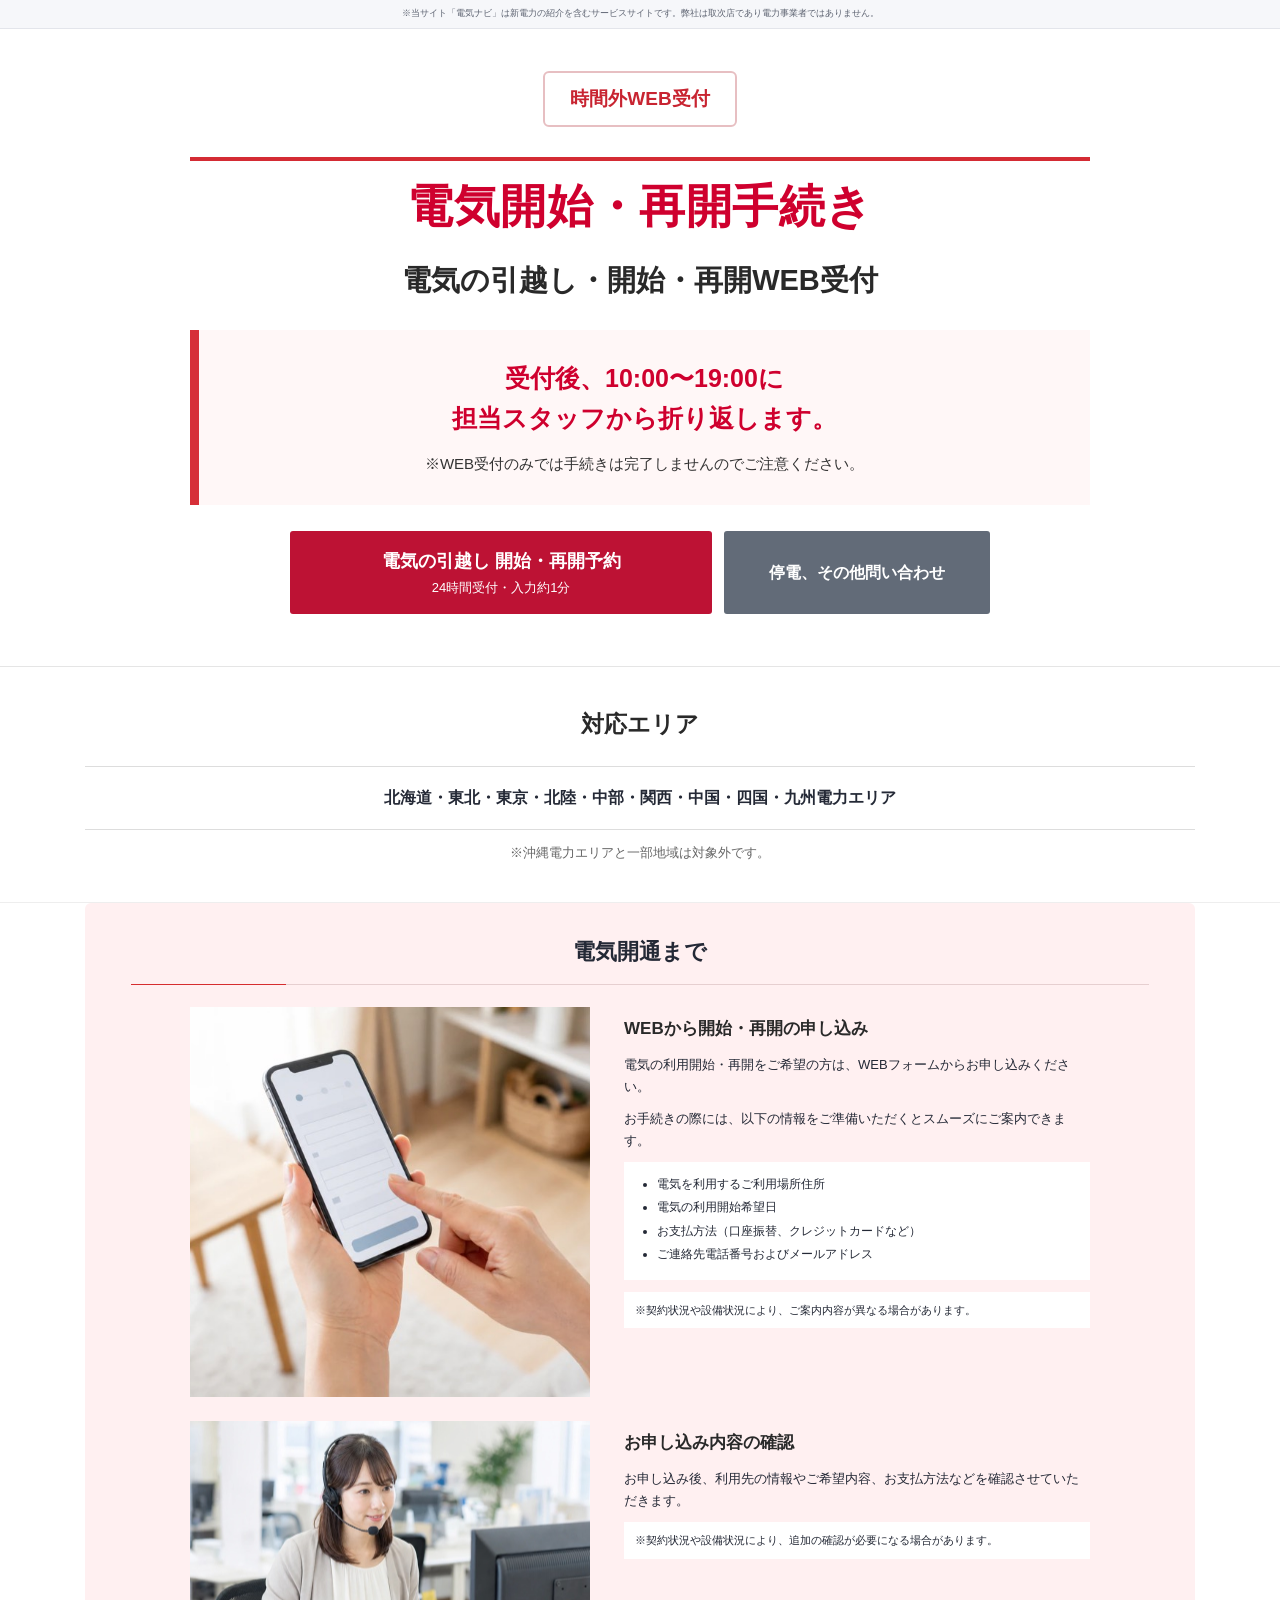
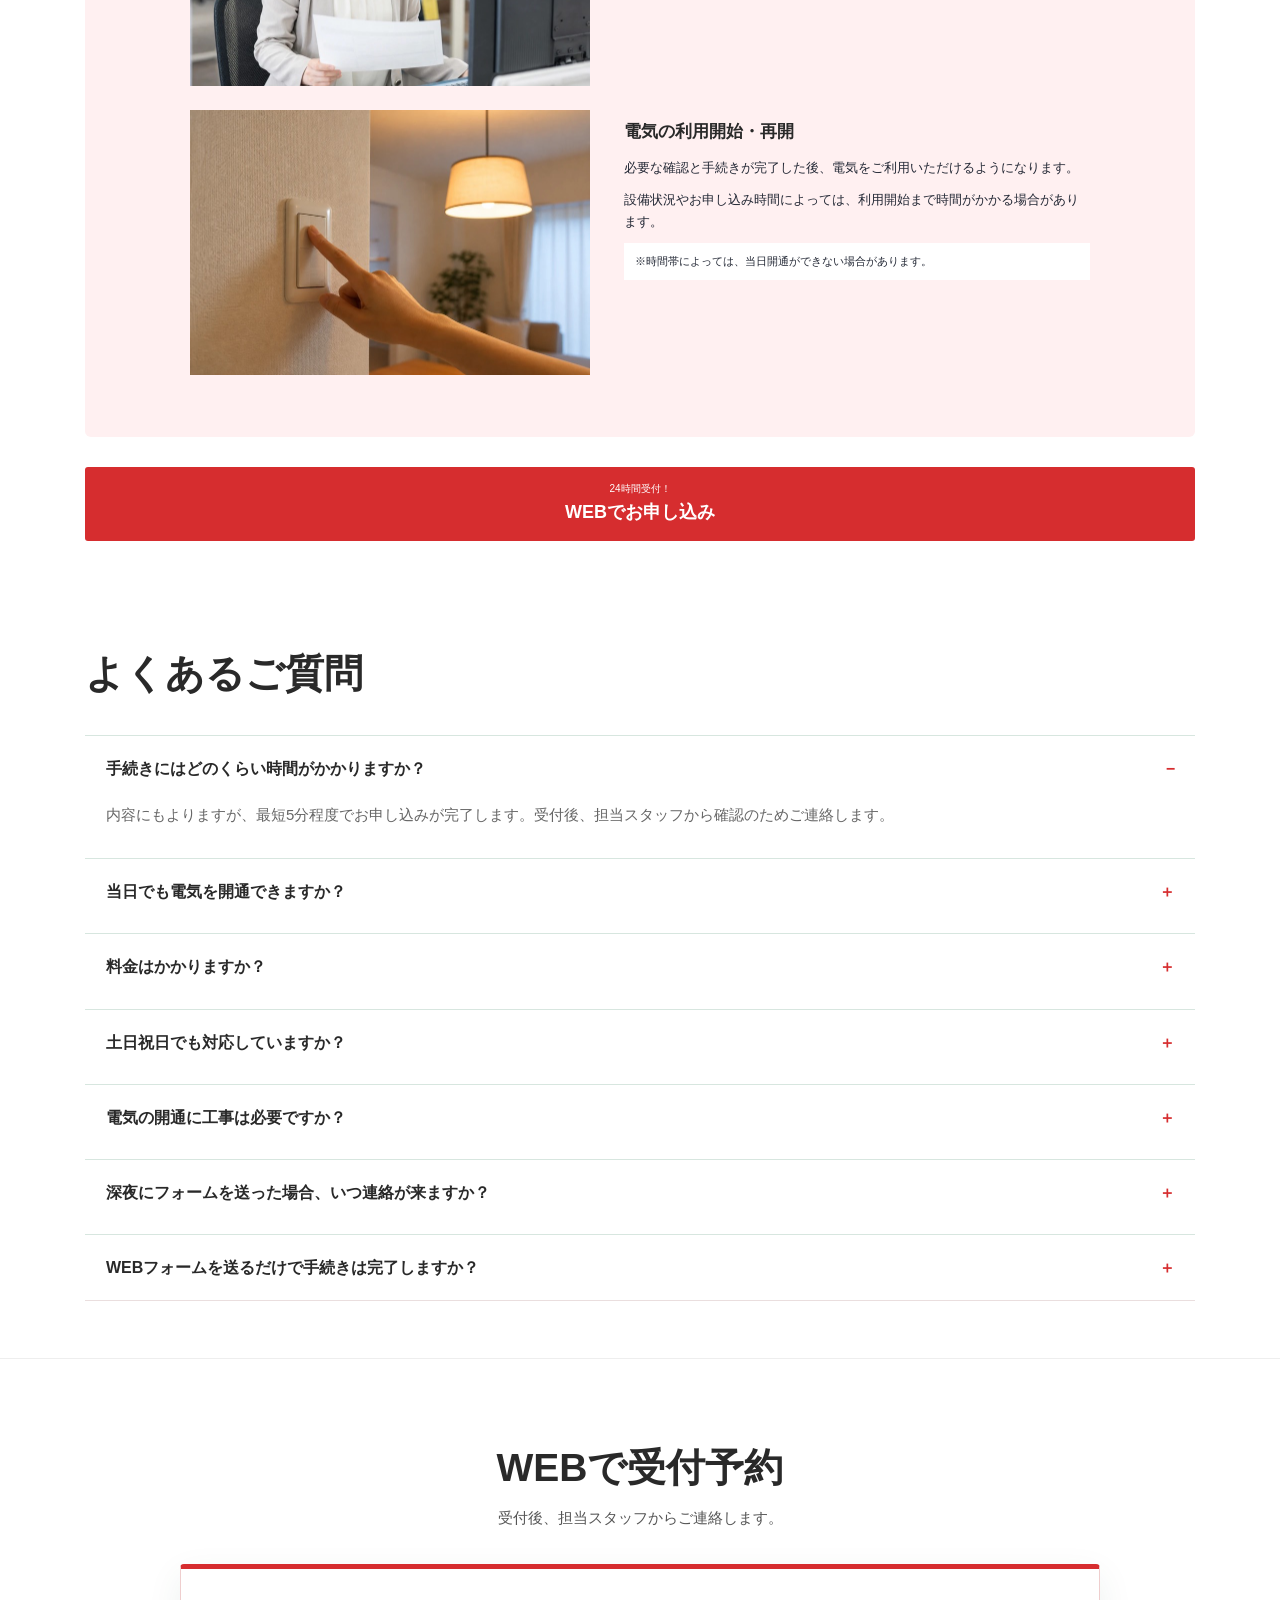
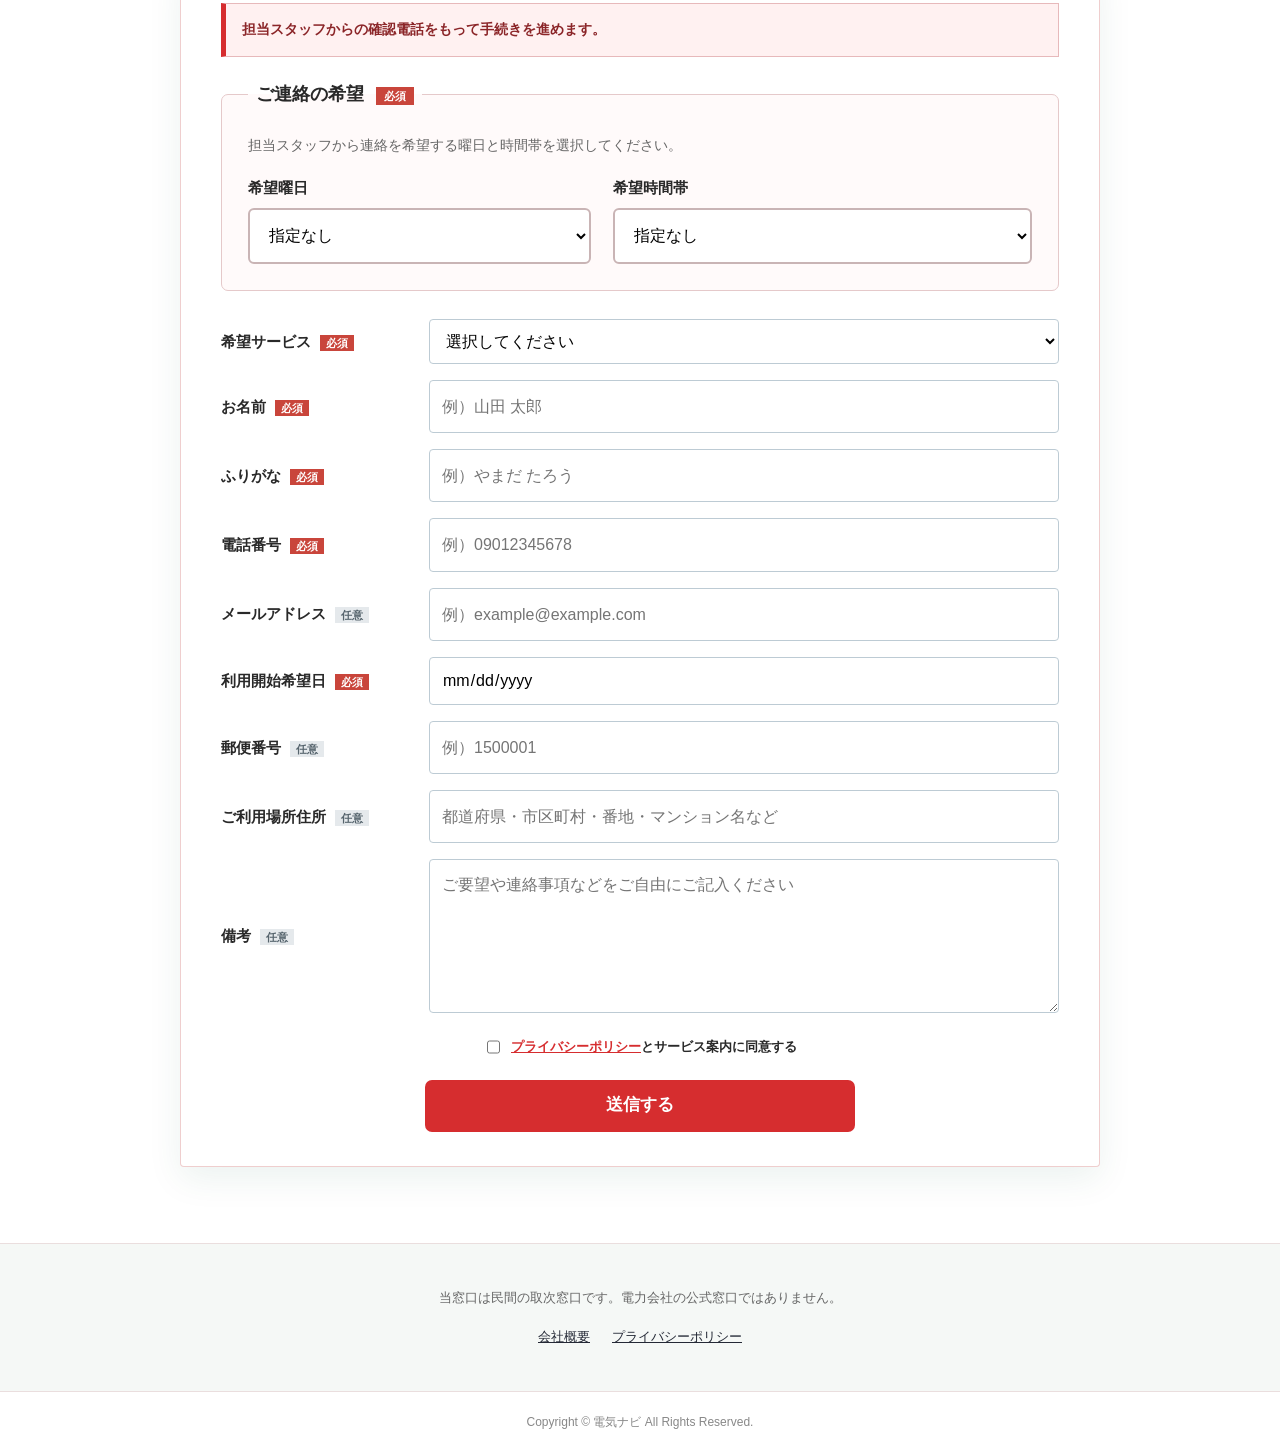
==== commit 8d02e664: "Rename start date label to 利用開始希望日 on both previews" ====
--- a/preview-yakan-no-earliest/index.html
+++ b/preview-yakan-no-earliest/index.html
@@ -17,7 +17,7 @@
   <meta name="viewport" content="width=device-width,initial-scale=1">
   <meta name="description" content="電気の引越し・開始・再開を24時間WEBで受け付け、10:00〜19:00に担当スタッフから確認のお電話を差し上げます。">
   <title>電気の開通窓口｜24時間WEB受付</title>
-  <link rel="stylesheet" href="styles-mobile-split-29.css?v=20260819-start-date-fix-3">
+  <link rel="stylesheet" href="styles-mobile-split-29.css?v=20260819-start-date-date-input-3">
 </head>
 <body class="night-lp">
   <!-- Google Tag Manager (noscript) -->
@@ -107,7 +107,7 @@
           <label><span>ふりがな <i>必須</i></span><input name="name_kana" type="text" required placeholder="例）やまだ たろう"></label>
           <label><span>電話番号 <i>必須</i></span><input name="tel" type="tel" required autocomplete="tel" inputmode="tel" placeholder="例）09012345678"></label>
           <label><span>メールアドレス <i class="optional">任意</i></span><input name="email" type="email" autocomplete="email" placeholder="例）example@example.com"></label>
-          <label><span>利用開始予定日 <i>必須</i></span><input name="start_date" type="date" required></label>
+          <label><span>利用開始希望日 <i>必須</i></span><input name="start_date" type="date" required></label>
           <label><span>郵便番号 <i class="optional">任意</i></span><input name="postal" type="text" autocomplete="postal-code" inputmode="numeric" placeholder="例）1500001"></label>
           <label><span>ご利用場所住所 <i class="optional">任意</i></span><input name="address" type="text" autocomplete="street-address" placeholder="都道府県・市区町村・番地・マンション名など"></label>
           <label><span>備考 <i class="optional">任意</i></span><textarea name="remarks" rows="5" placeholder="ご要望や連絡事項などをご自由にご記入ください"></textarea></label>
--- a/preview-yakan-no-earliest/styles-mobile-split-29.css
+++ b/preview-yakan-no-earliest/styles-mobile-split-29.css
@@ -299,29 +299,27 @@
 .night-lp .contact-form i{font-size:11px}
 .night-lp .contact-form input,.night-lp .contact-form select{font-size:16px}
 .night-lp .contact-form input[type="date"]{
-  height:48px;
-  min-height:48px;
-  display:block;
   width:100% !important;
   max-width:100% !important;
   min-width:0 !important;
+  min-height:48px;
+  height:48px;
+  padding:12px;
   line-height:1.45;
+  display:block;
   border:1px solid #bdcbd4;
   border-radius:4px;
-  -webkit-appearance:none;
-  appearance:none;
+  -webkit-appearance:auto;
+  appearance:auto;
   font-size:16px;
-  overflow:hidden;
-  max-height:48px;
   box-sizing:border-box;
+  background-color:#fff;
 }
 
 .night-lp .contact-form input[type="date"]::-webkit-calendar-picker-indicator{
-  width:0;
-  height:0;
-  padding:0;
-  margin:0;
-  opacity:0;
+  width:auto;
+  height:auto;
+  opacity:1;
   cursor:pointer;
 }
 
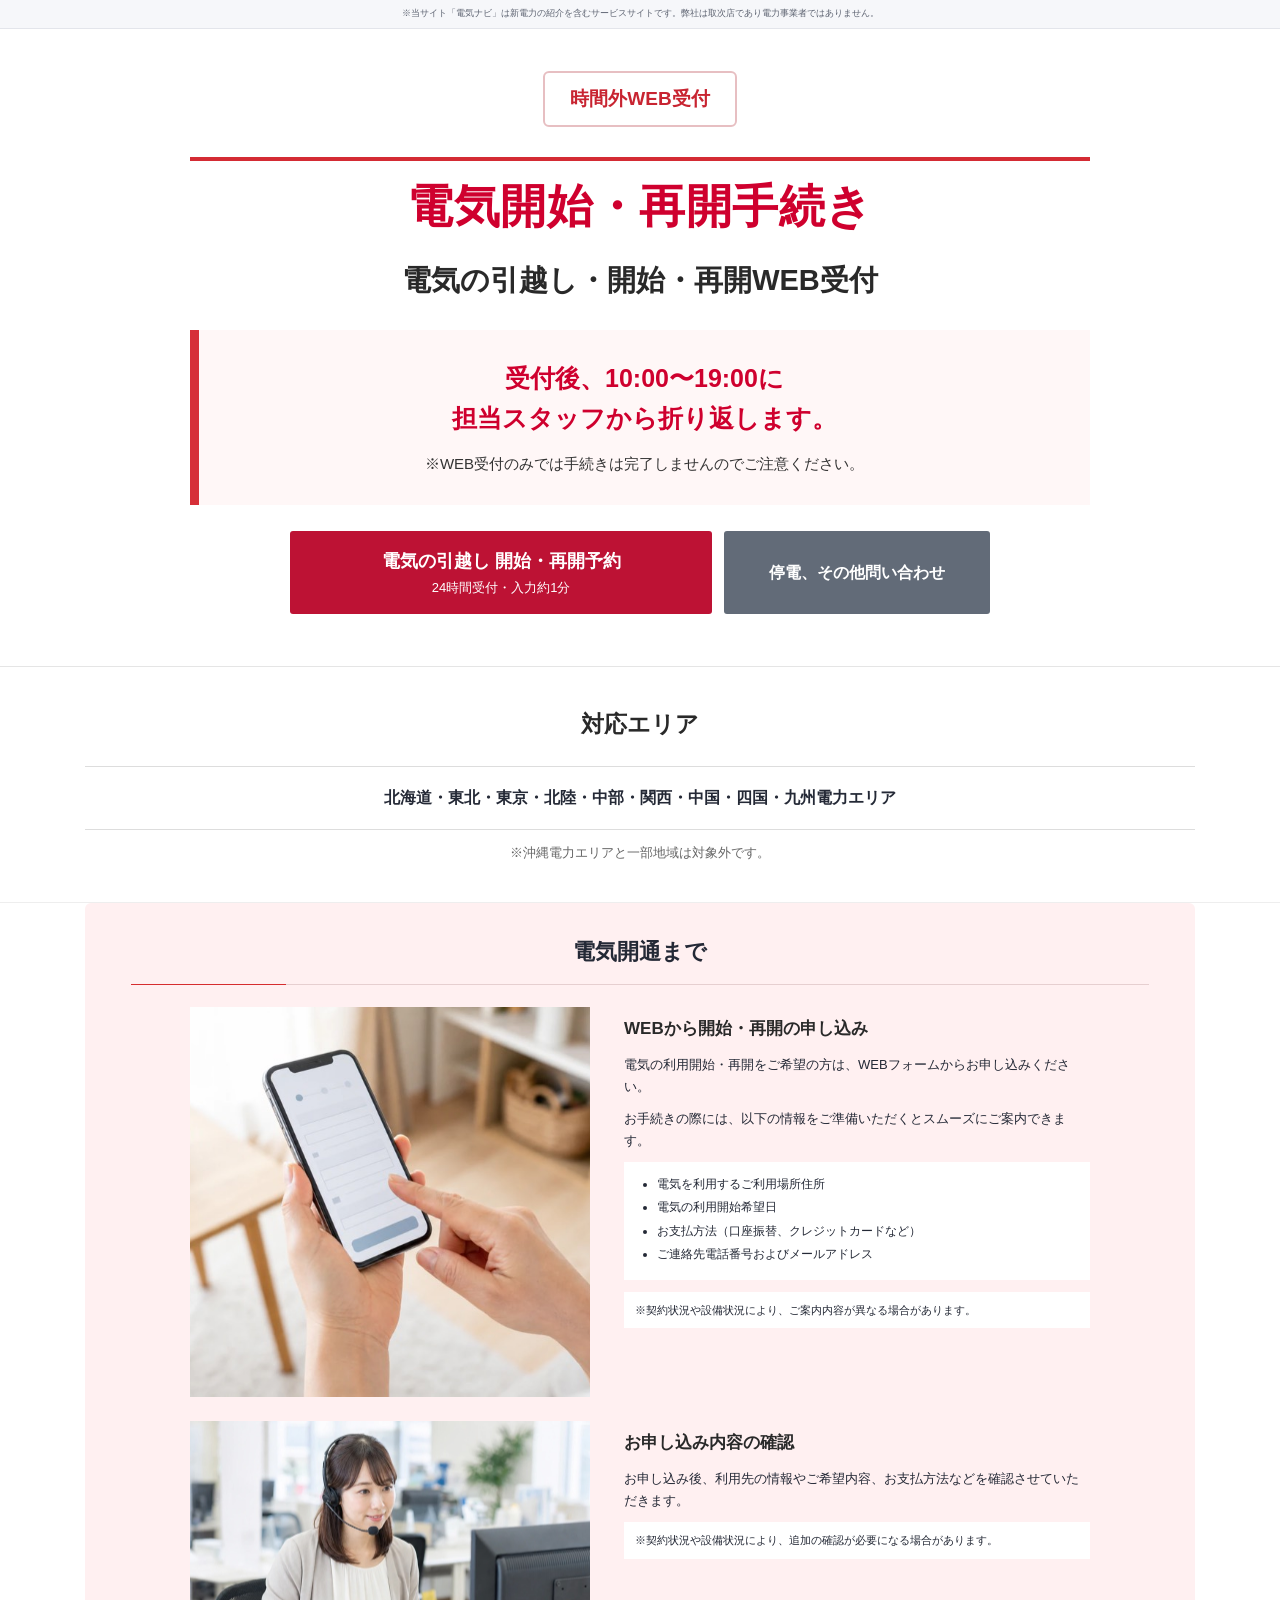
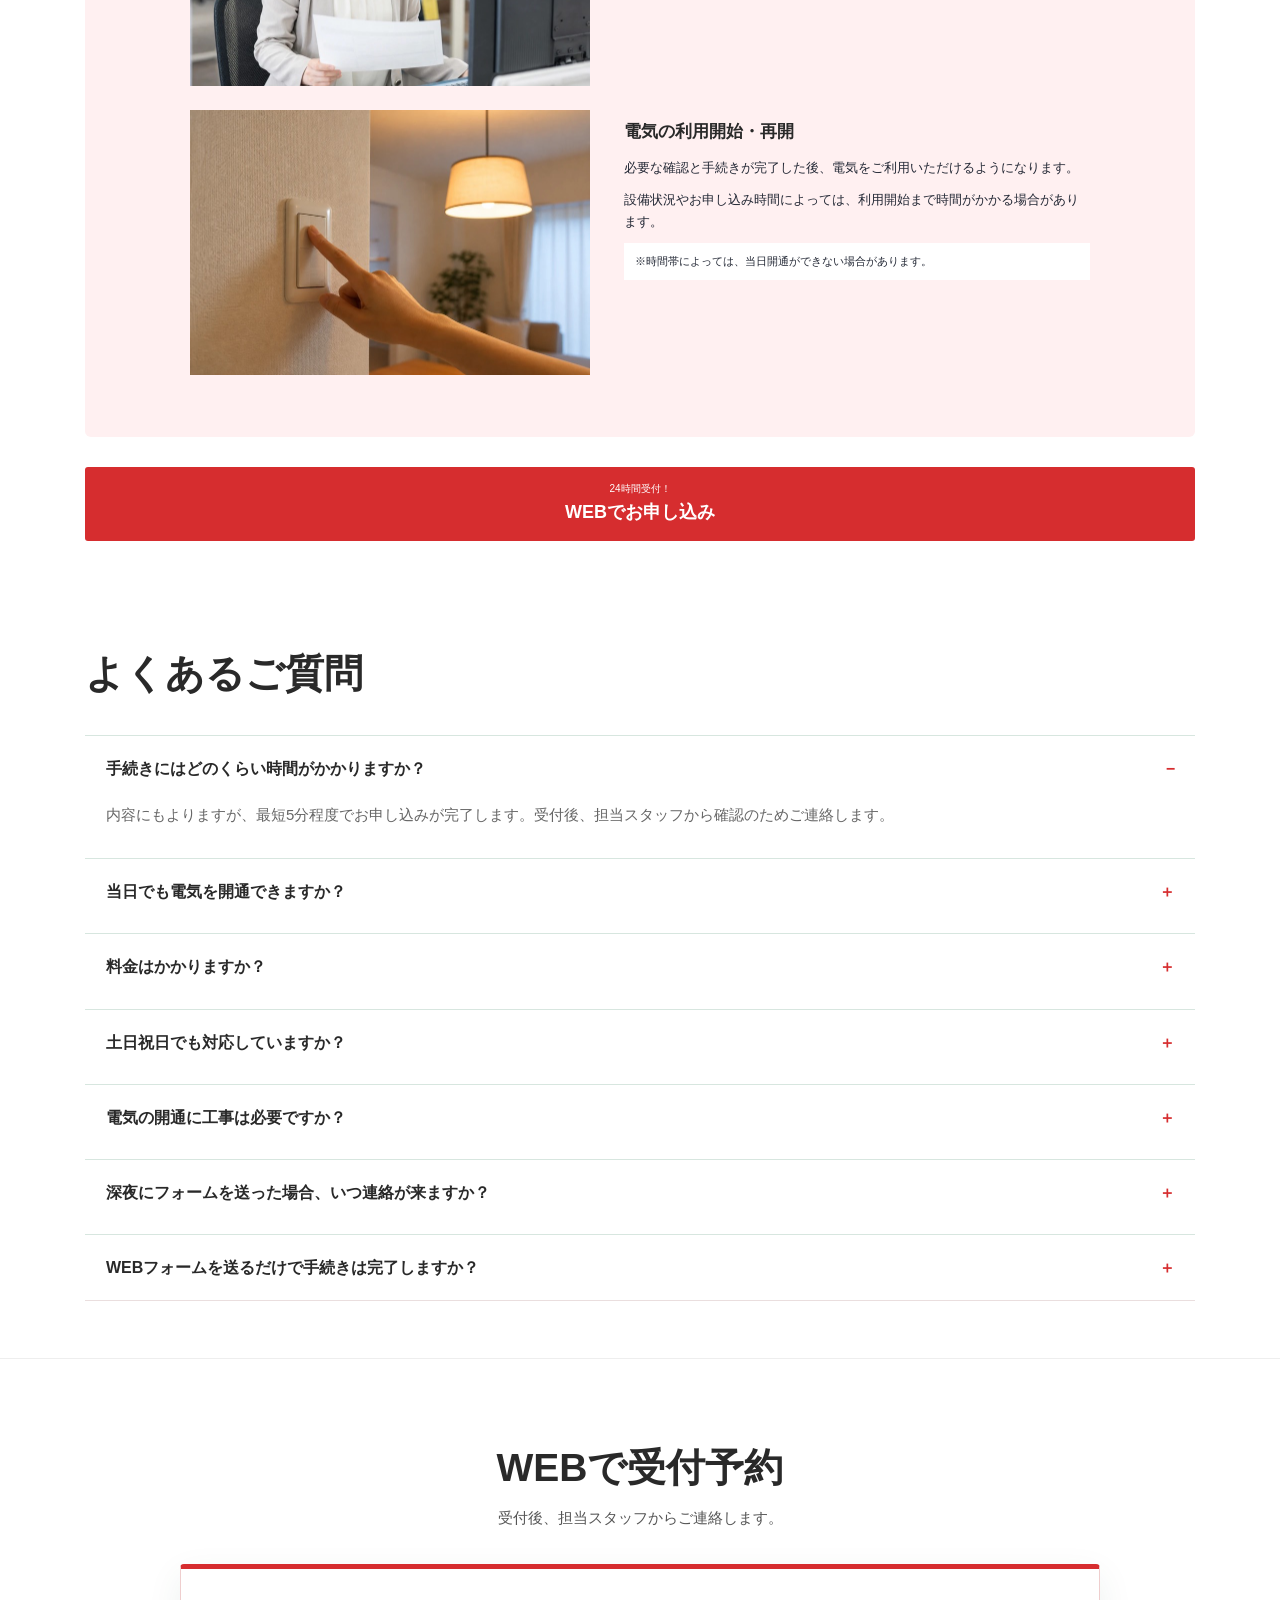
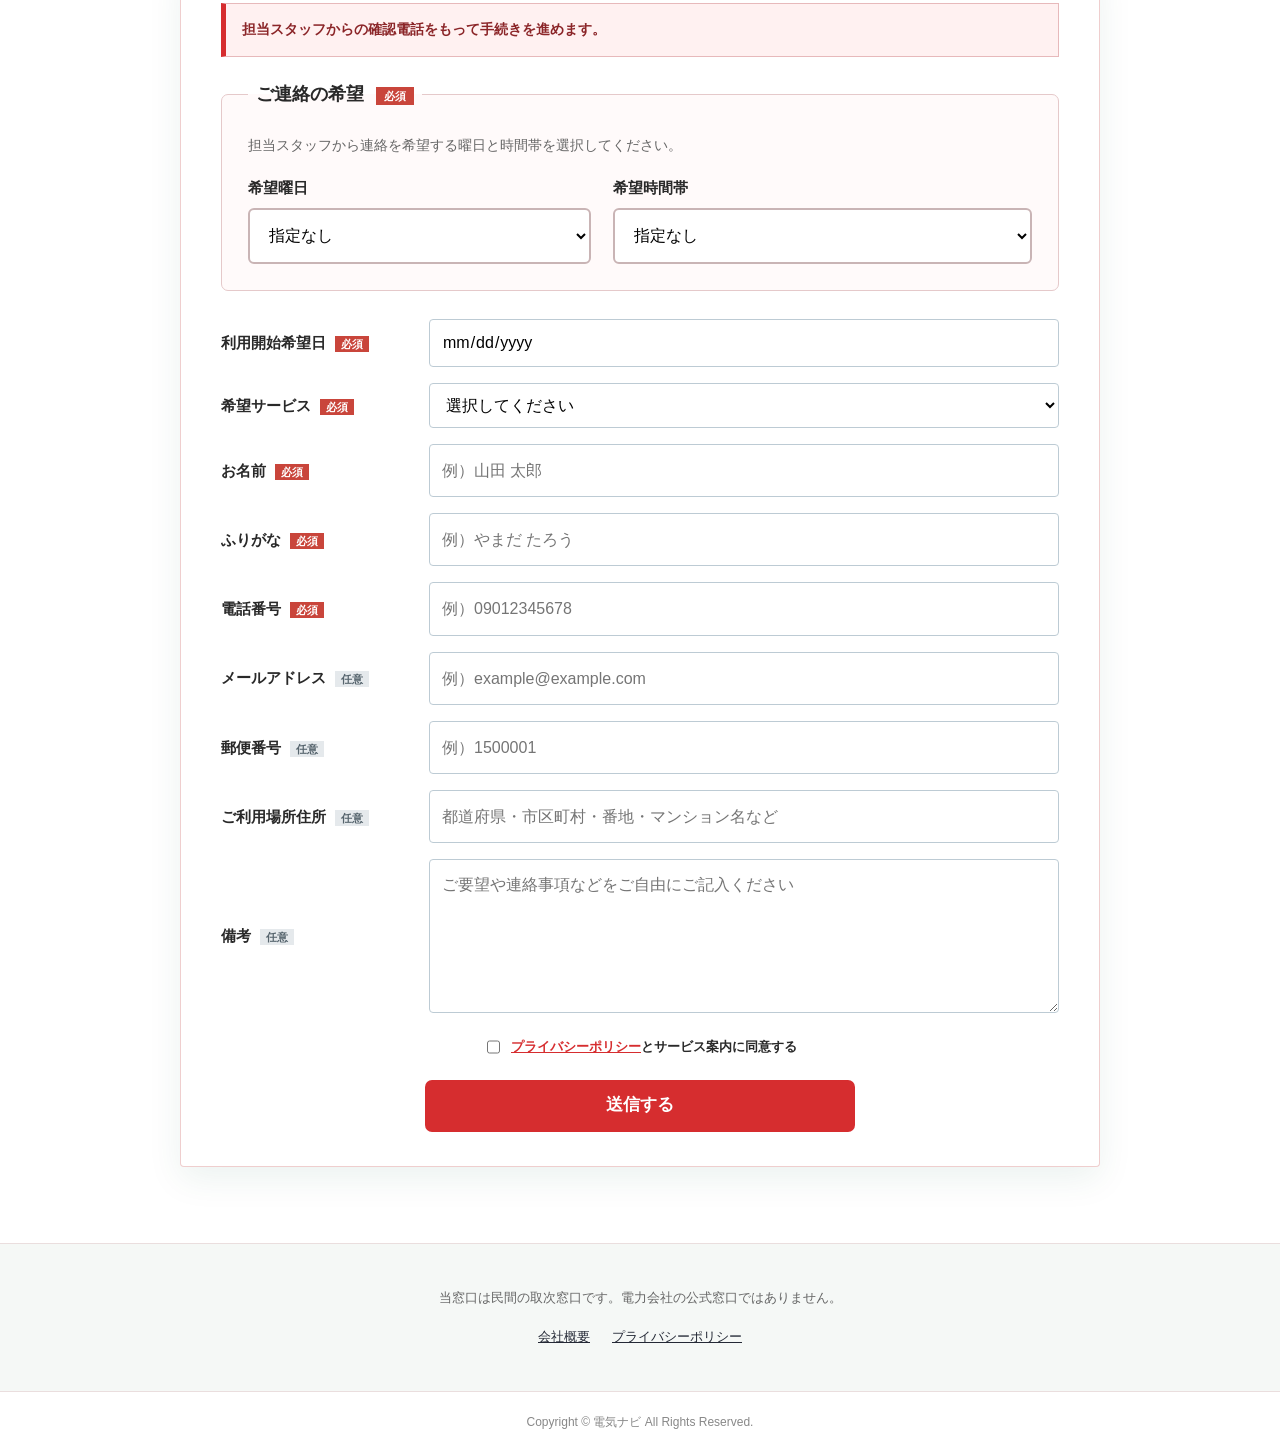
==== commit 49b192f1: "Move start date field above name on preview LP forms" ====
--- a/preview-yakan-no-earliest/index.html
+++ b/preview-yakan-no-earliest/index.html
@@ -102,12 +102,12 @@
               <label><span>希望時間帯</span><select name="preferred_time" required><option value="指定なし">指定なし</option><option value="10:00-12:00">10:00-12:00</option><option value="12:00-15:00">12:00 - 15:00</option><option value="15:00-18:00">15:00 - 18:00</option><option value="18:00-19:00">18:00 - 19:00</option></select></label>
             </div>
           </fieldset>
+          <label><span>利用開始希望日 <i>必須</i></span><input name="start_date" type="date" required></label>
           <label><span>希望サービス <i>必須</i></span><select name="preferred_service" required><option value="" selected disabled>選択してください</option><option value="電気(新規・引越し)">電気(新規・引越し)</option><option value="電気(再開)">電気(再開)</option><option value="電気・ガス">電気・ガス</option></select></label>
           <label><span>お名前 <i>必須</i></span><input name="name" type="text" required autocomplete="name" placeholder="例）山田 太郎"></label>
           <label><span>ふりがな <i>必須</i></span><input name="name_kana" type="text" required placeholder="例）やまだ たろう"></label>
           <label><span>電話番号 <i>必須</i></span><input name="tel" type="tel" required autocomplete="tel" inputmode="tel" placeholder="例）09012345678"></label>
           <label><span>メールアドレス <i class="optional">任意</i></span><input name="email" type="email" autocomplete="email" placeholder="例）example@example.com"></label>
-          <label><span>利用開始希望日 <i>必須</i></span><input name="start_date" type="date" required></label>
           <label><span>郵便番号 <i class="optional">任意</i></span><input name="postal" type="text" autocomplete="postal-code" inputmode="numeric" placeholder="例）1500001"></label>
           <label><span>ご利用場所住所 <i class="optional">任意</i></span><input name="address" type="text" autocomplete="street-address" placeholder="都道府県・市区町村・番地・マンション名など"></label>
           <label><span>備考 <i class="optional">任意</i></span><textarea name="remarks" rows="5" placeholder="ご要望や連絡事項などをご自由にご記入ください"></textarea></label>
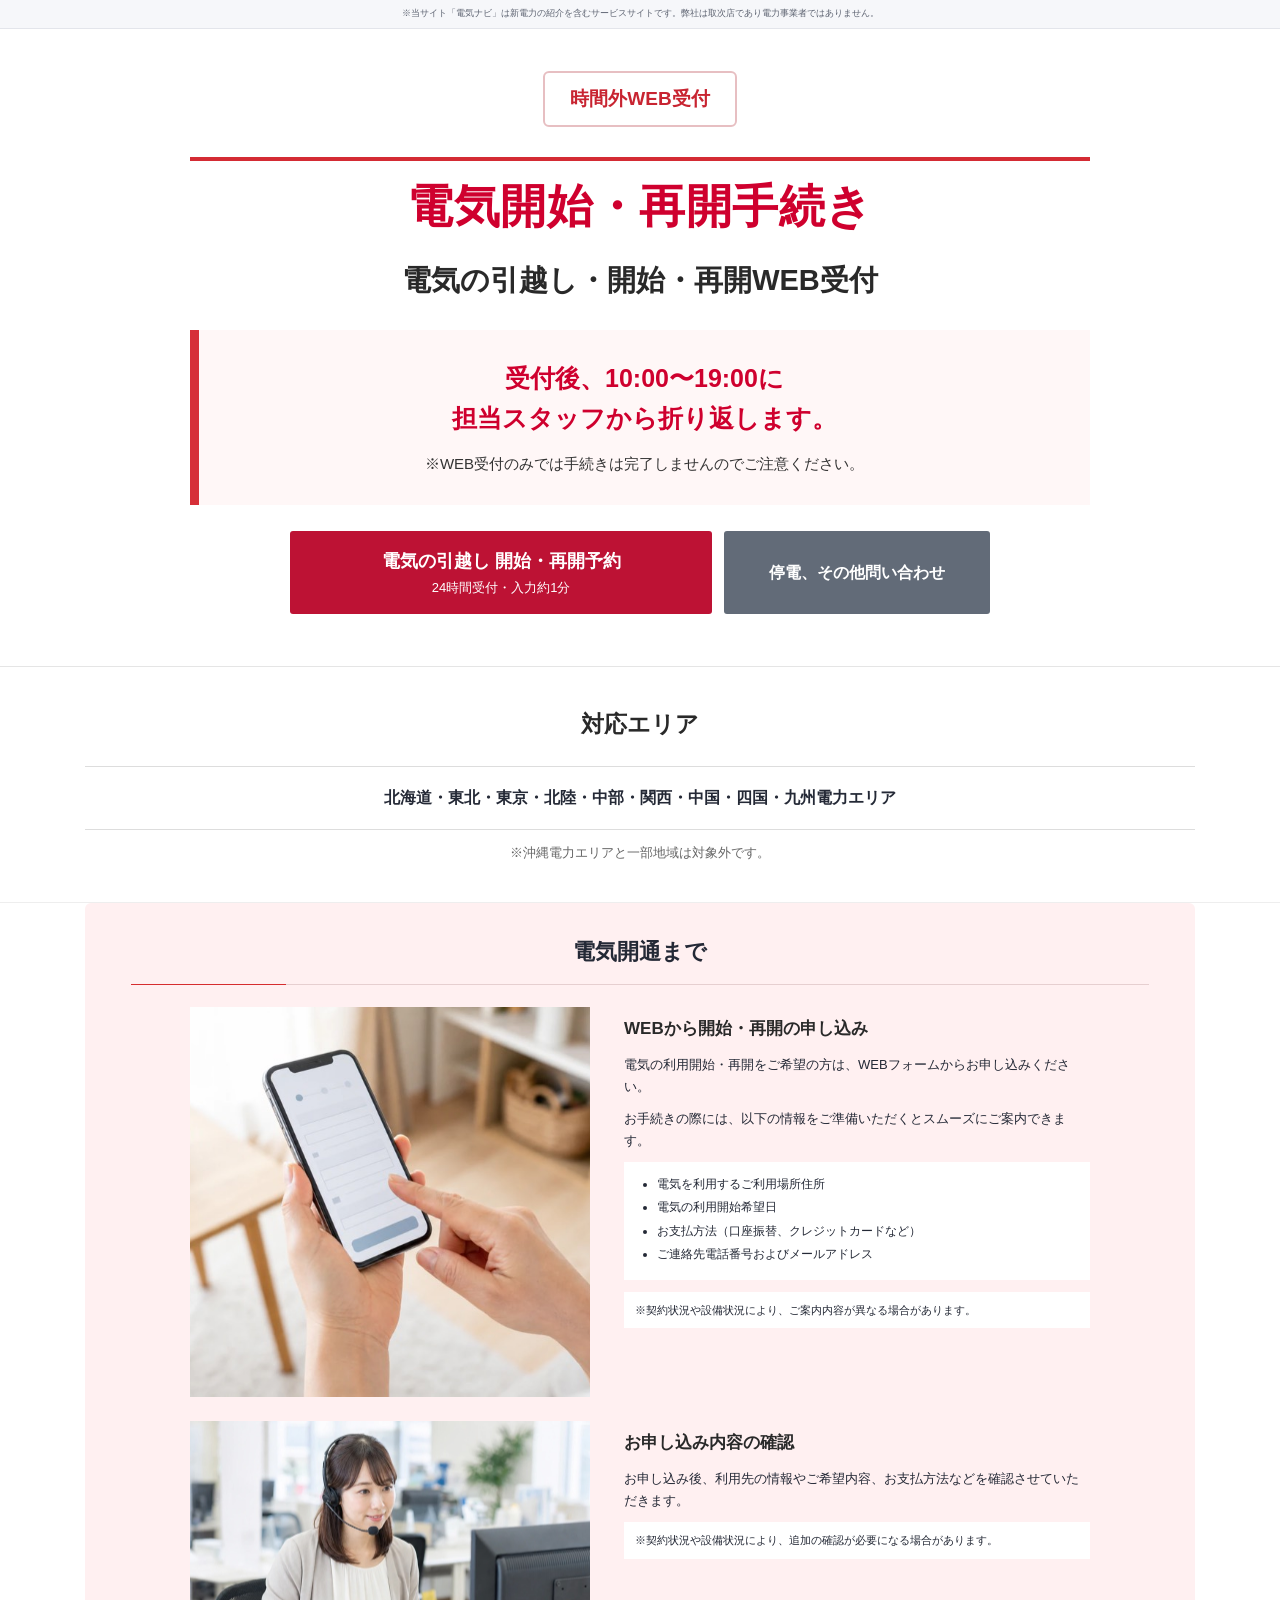
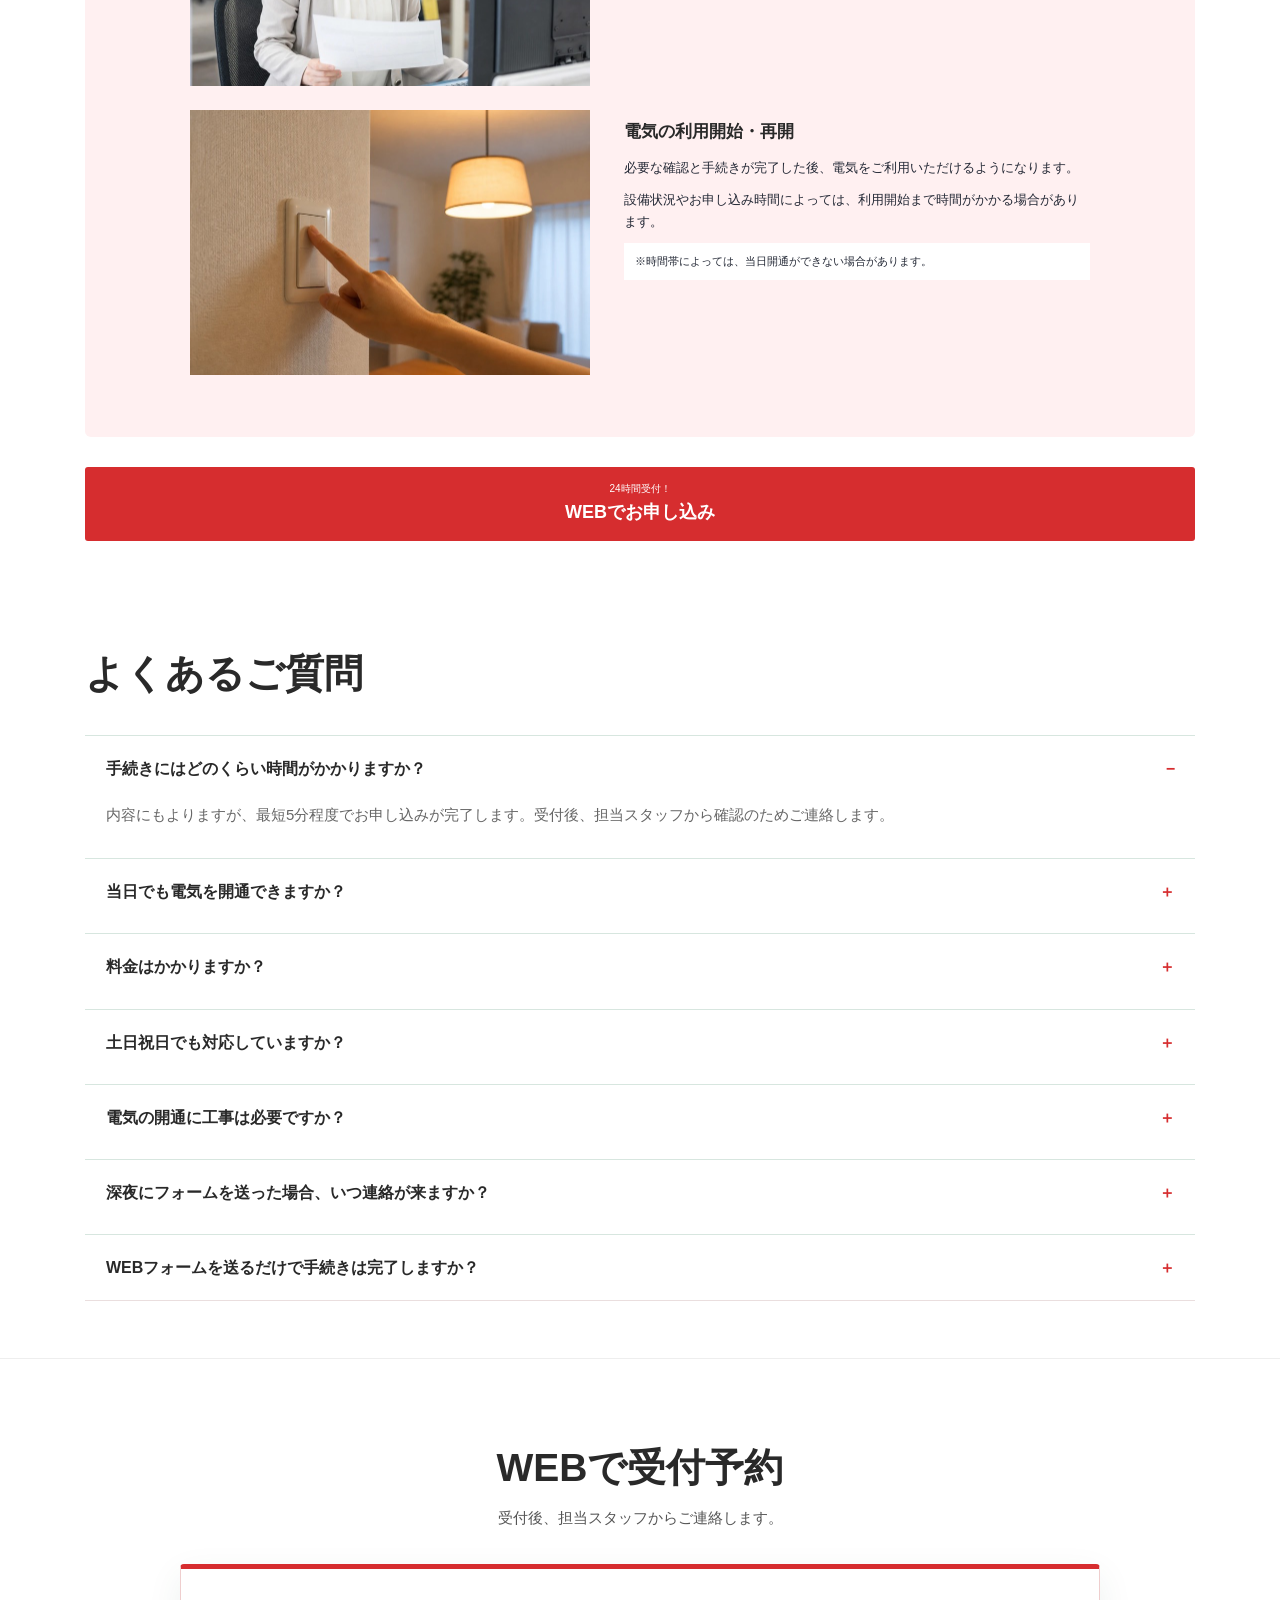
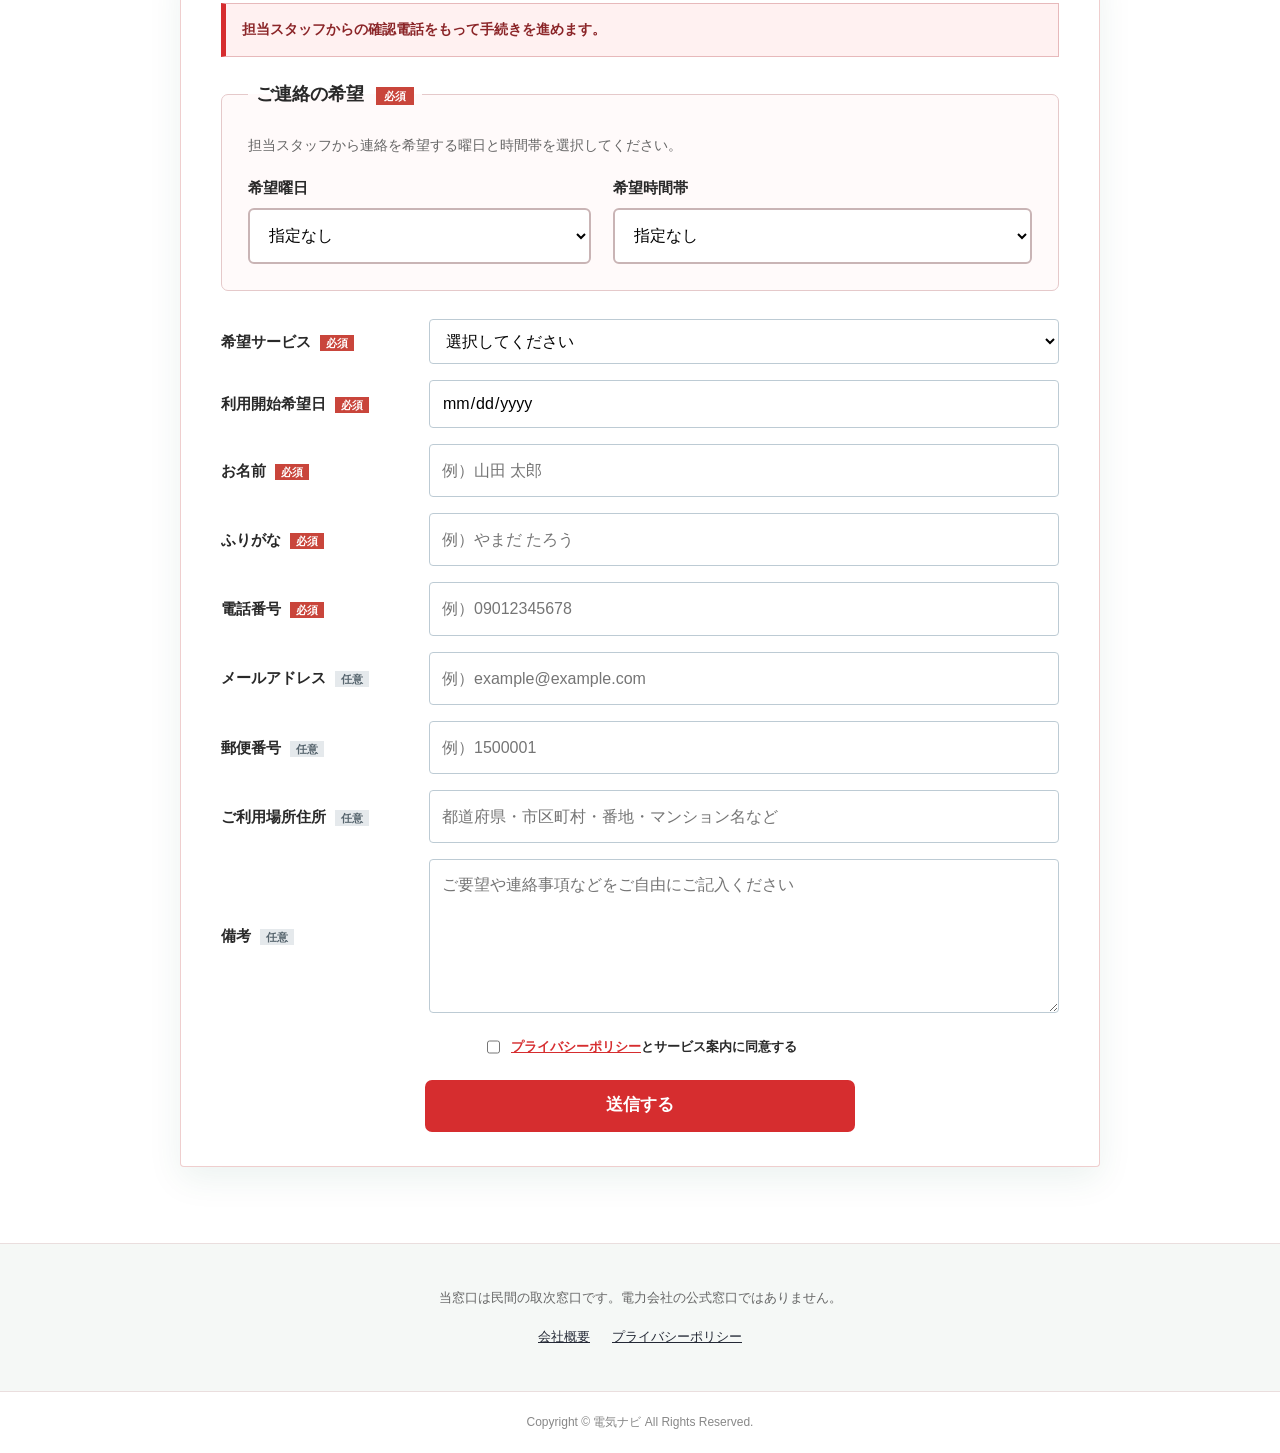
==== commit 8fc291ac: "Place start date field directly above name on both preview LPs" ====
--- a/preview-yakan-no-earliest/index.html
+++ b/preview-yakan-no-earliest/index.html
@@ -102,8 +102,8 @@
               <label><span>希望時間帯</span><select name="preferred_time" required><option value="指定なし">指定なし</option><option value="10:00-12:00">10:00-12:00</option><option value="12:00-15:00">12:00 - 15:00</option><option value="15:00-18:00">15:00 - 18:00</option><option value="18:00-19:00">18:00 - 19:00</option></select></label>
             </div>
           </fieldset>
+          <label><span>希望サービス <i>必須</i></span><select name="preferred_service" required><option value="" selected disabled>選択してください</option><option value="電気(新規・引越し)">電気(新規・引越し)</option><option value="電気(再開)">電気(再開)</option><option value="電気・ガス">電気・ガス</option></select></label>
           <label><span>利用開始希望日 <i>必須</i></span><input name="start_date" type="date" required></label>
-          <label><span>希望サービス <i>必須</i></span><select name="preferred_service" required><option value="" selected disabled>選択してください</option><option value="電気(新規・引越し)">電気(新規・引越し)</option><option value="電気(再開)">電気(再開)</option><option value="電気・ガス">電気・ガス</option></select></label>
           <label><span>お名前 <i>必須</i></span><input name="name" type="text" required autocomplete="name" placeholder="例）山田 太郎"></label>
           <label><span>ふりがな <i>必須</i></span><input name="name_kana" type="text" required placeholder="例）やまだ たろう"></label>
           <label><span>電話番号 <i>必須</i></span><input name="tel" type="tel" required autocomplete="tel" inputmode="tel" placeholder="例）09012345678"></label>
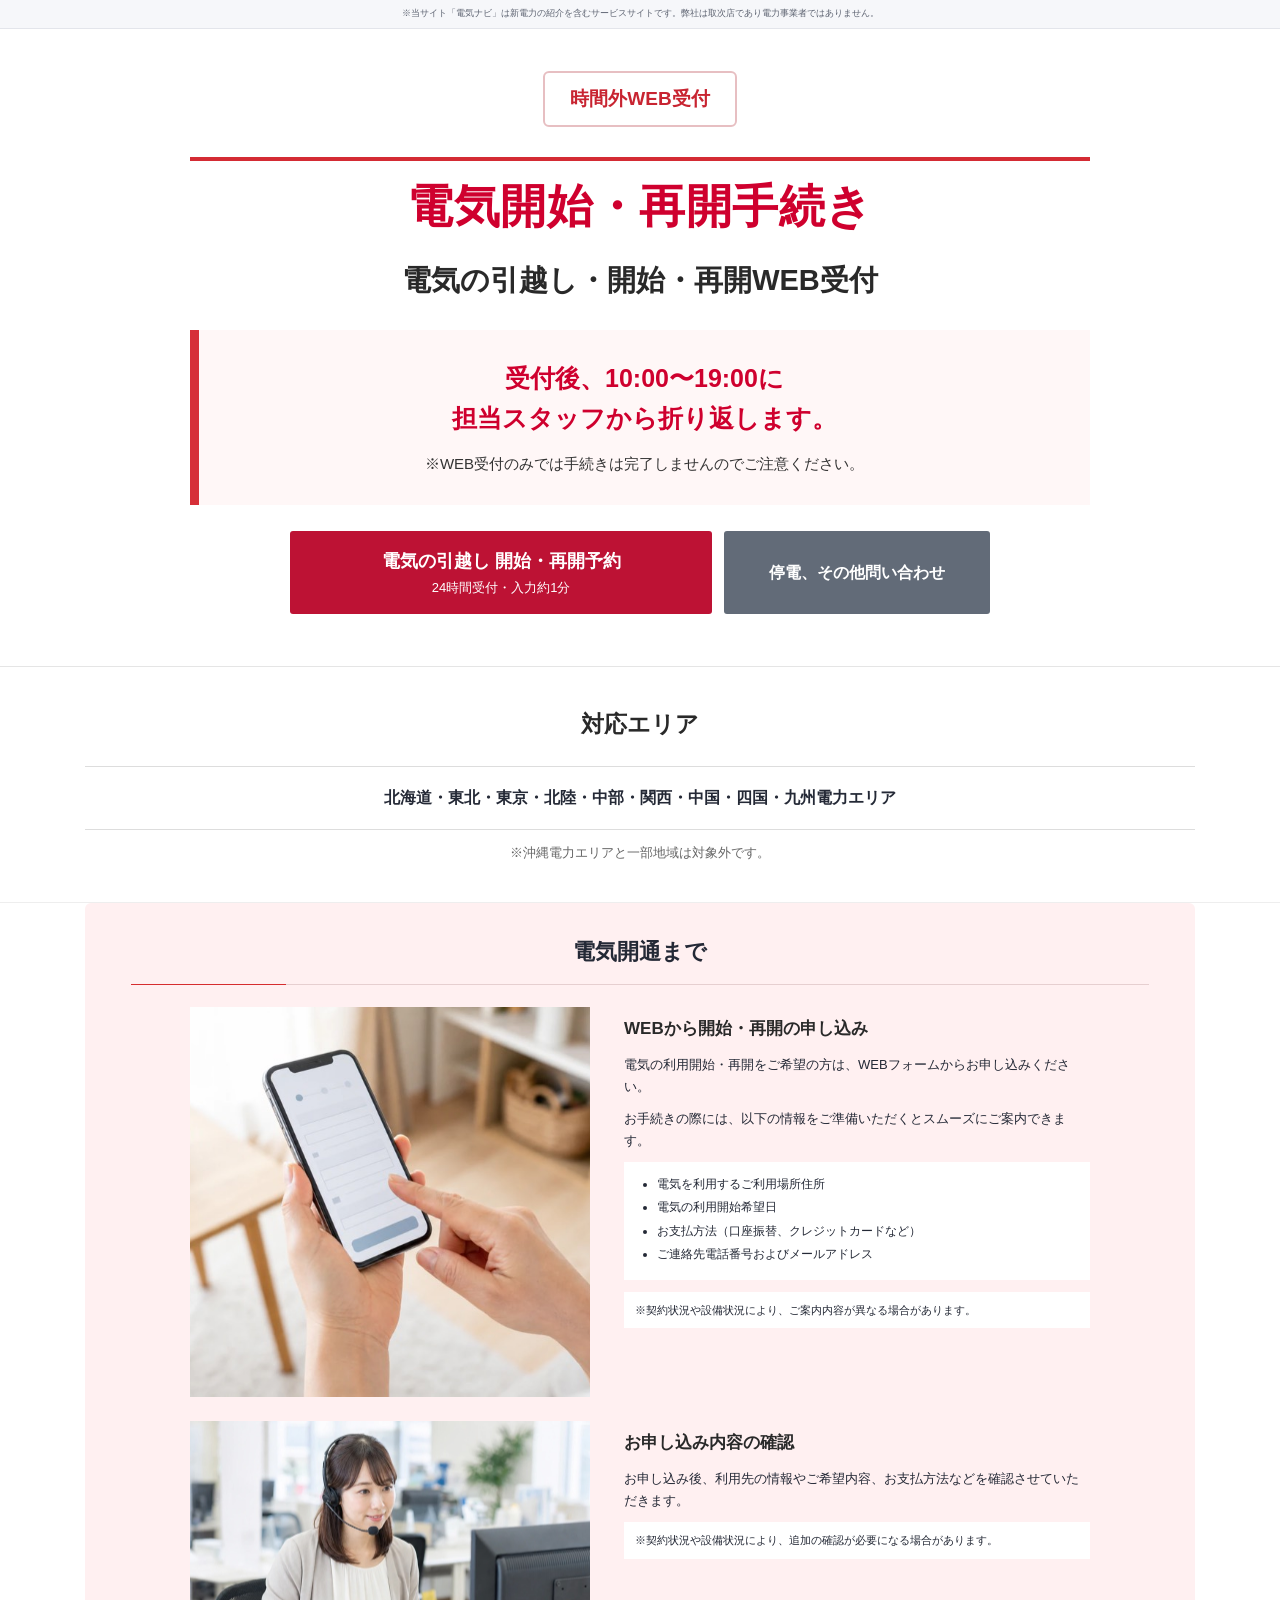
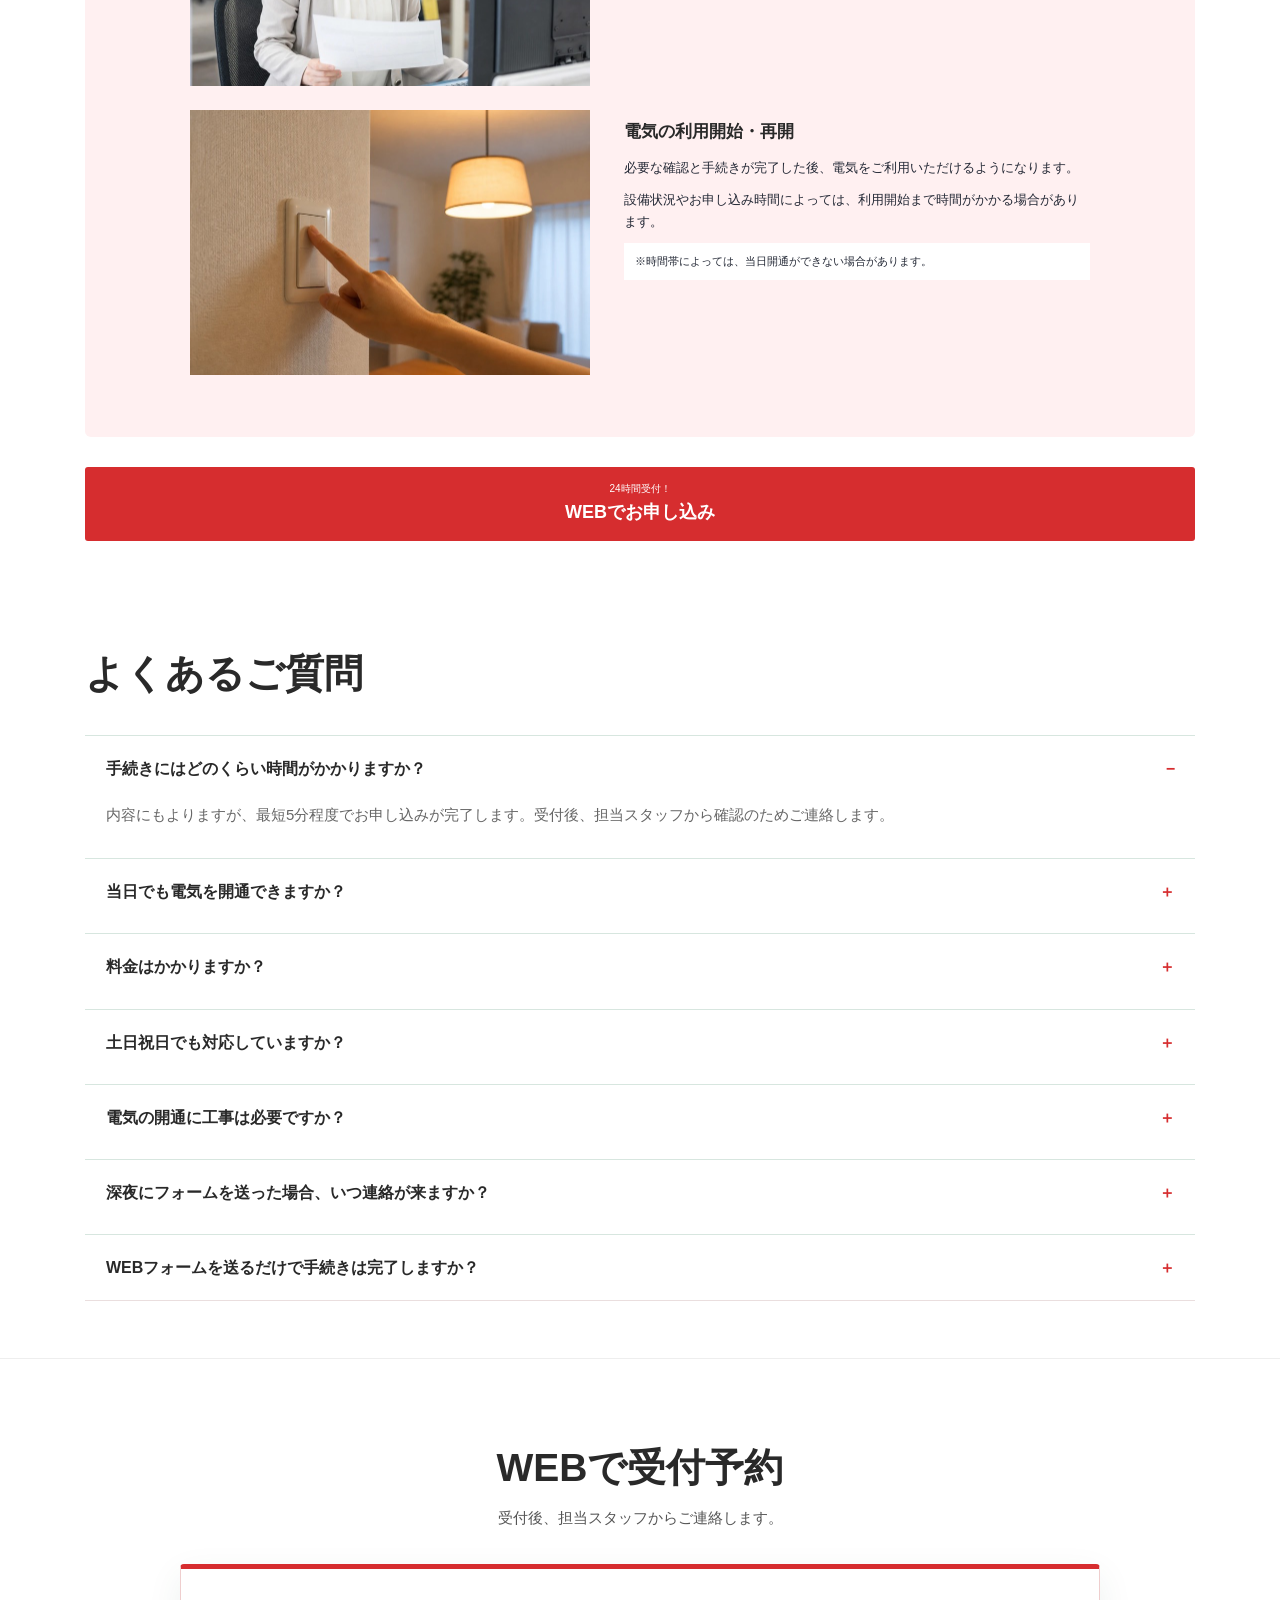
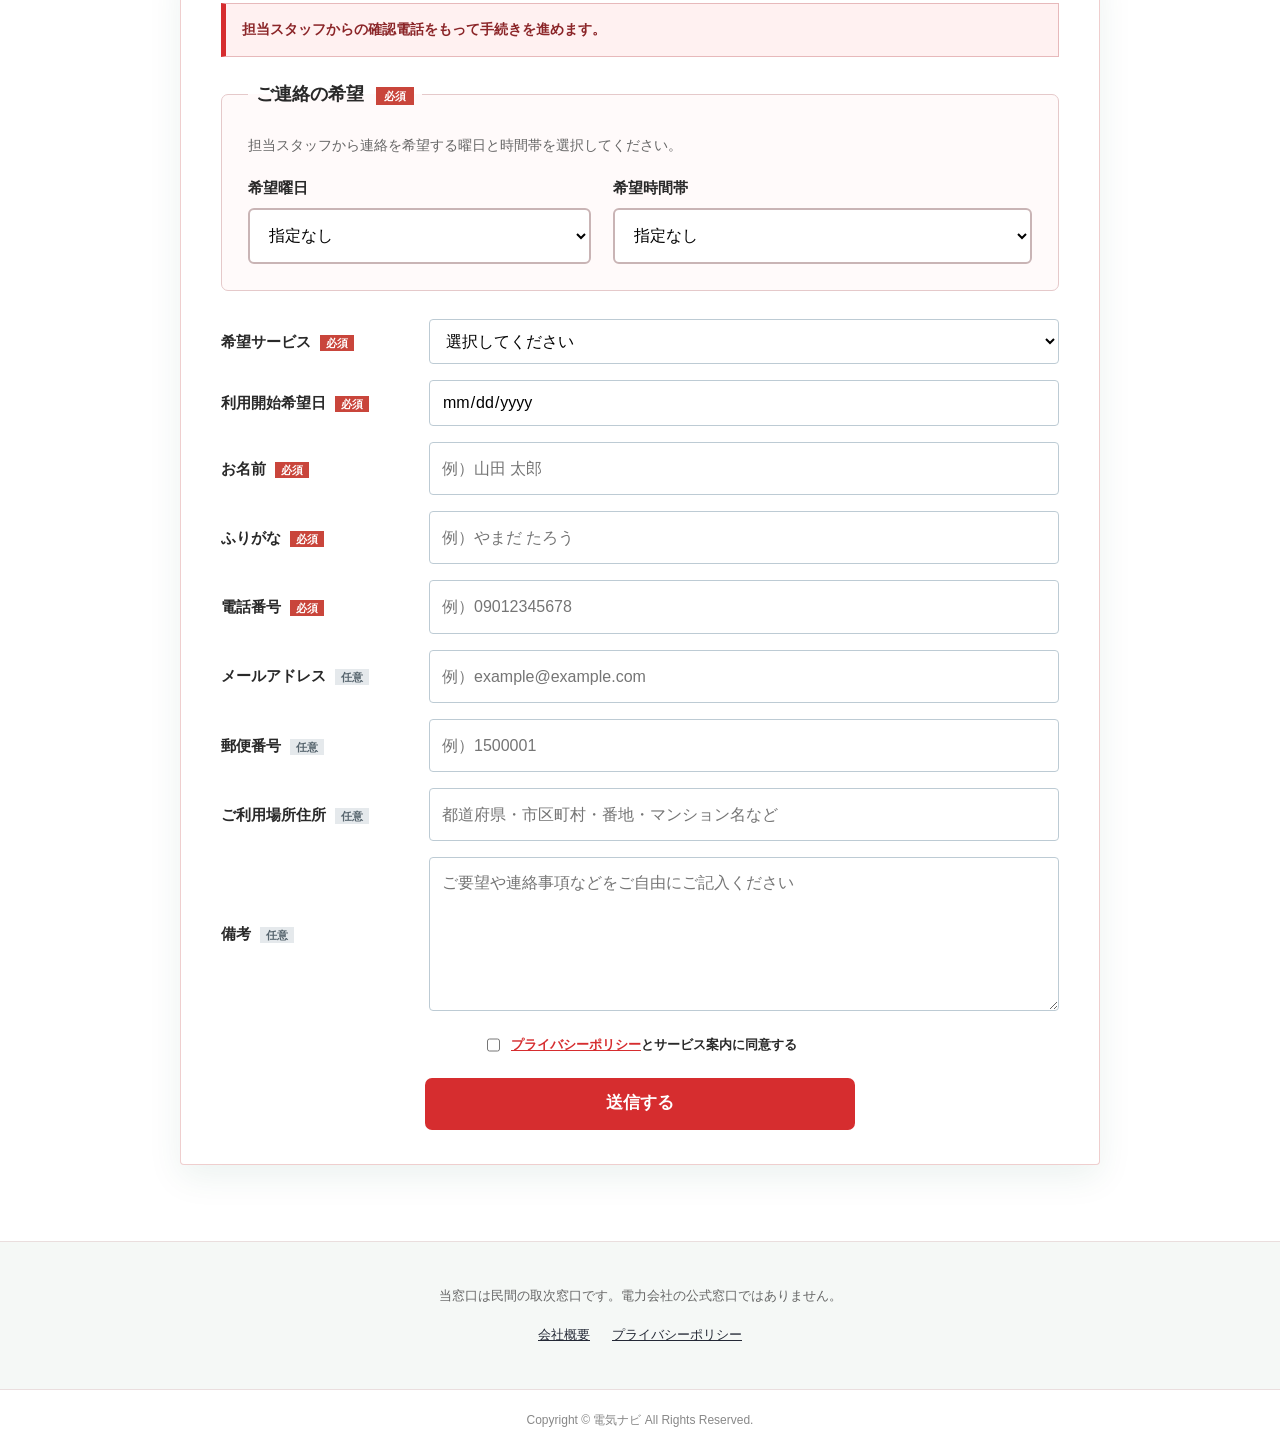
==== commit cfb5d22a: "Relax mobile date input sizing to match form controls" ====
--- a/preview-yakan-no-earliest/index.html
+++ b/preview-yakan-no-earliest/index.html
@@ -17,7 +17,7 @@
   <meta name="viewport" content="width=device-width,initial-scale=1">
   <meta name="description" content="電気の引越し・開始・再開を24時間WEBで受け付け、10:00〜19:00に担当スタッフから確認のお電話を差し上げます。">
   <title>電気の開通窓口｜24時間WEB受付</title>
-  <link rel="stylesheet" href="styles-mobile-split-29.css?v=20260819-start-date-date-input-3">
+  <link rel="stylesheet" href="styles-mobile-split-29.css?v=20260819-start-date-date-input-5">
 </head>
 <body class="night-lp">
   <!-- Google Tag Manager (noscript) -->
--- a/preview-yakan-no-earliest/styles-mobile-split-29.css
+++ b/preview-yakan-no-earliest/styles-mobile-split-29.css
@@ -299,27 +299,31 @@
 .night-lp .contact-form i{font-size:11px}
 .night-lp .contact-form input,.night-lp .contact-form select{font-size:16px}
 .night-lp .contact-form input[type="date"]{
-  width:100% !important;
-  max-width:100% !important;
-  min-width:0 !important;
-  min-height:48px;
-  height:48px;
-  padding:12px;
-  line-height:1.45;
+  width:100%;
+  min-width:0;
+  max-width:100%;
   display:block;
+  box-sizing:border-box;
+  background:#fff;
   border:1px solid #bdcbd4;
   border-radius:4px;
-  -webkit-appearance:auto;
-  appearance:auto;
+  padding:12px;
+  -webkit-appearance:none;
+  appearance:none;
   font-size:16px;
-  box-sizing:border-box;
-  background-color:#fff;
+  line-height:normal;
+  height:auto;
+  min-height:0;
+  max-height:none;
+  overflow:hidden;
 }
 
 .night-lp .contact-form input[type="date"]::-webkit-calendar-picker-indicator{
-  width:auto;
-  height:auto;
-  opacity:1;
+  width:0;
+  height:0;
+  margin:0;
+  padding:0;
+  opacity:0;
   cursor:pointer;
 }
 
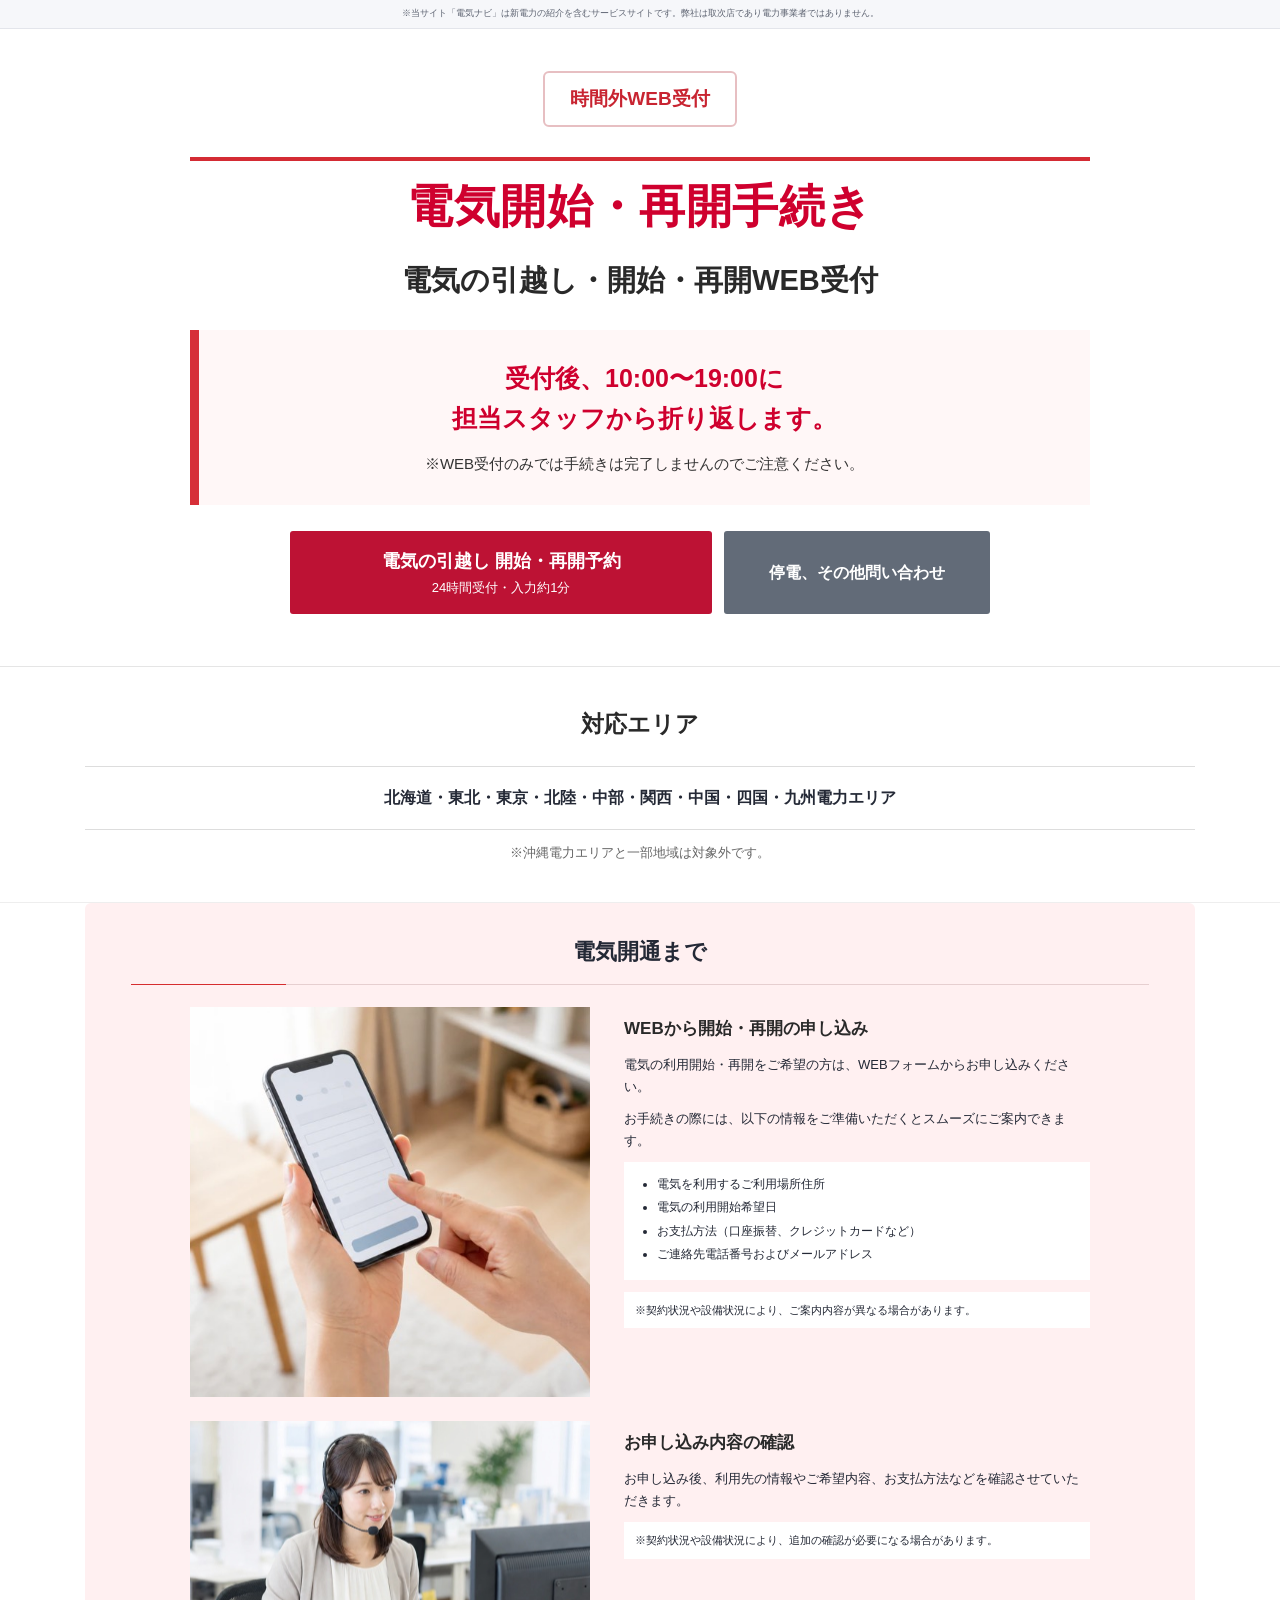
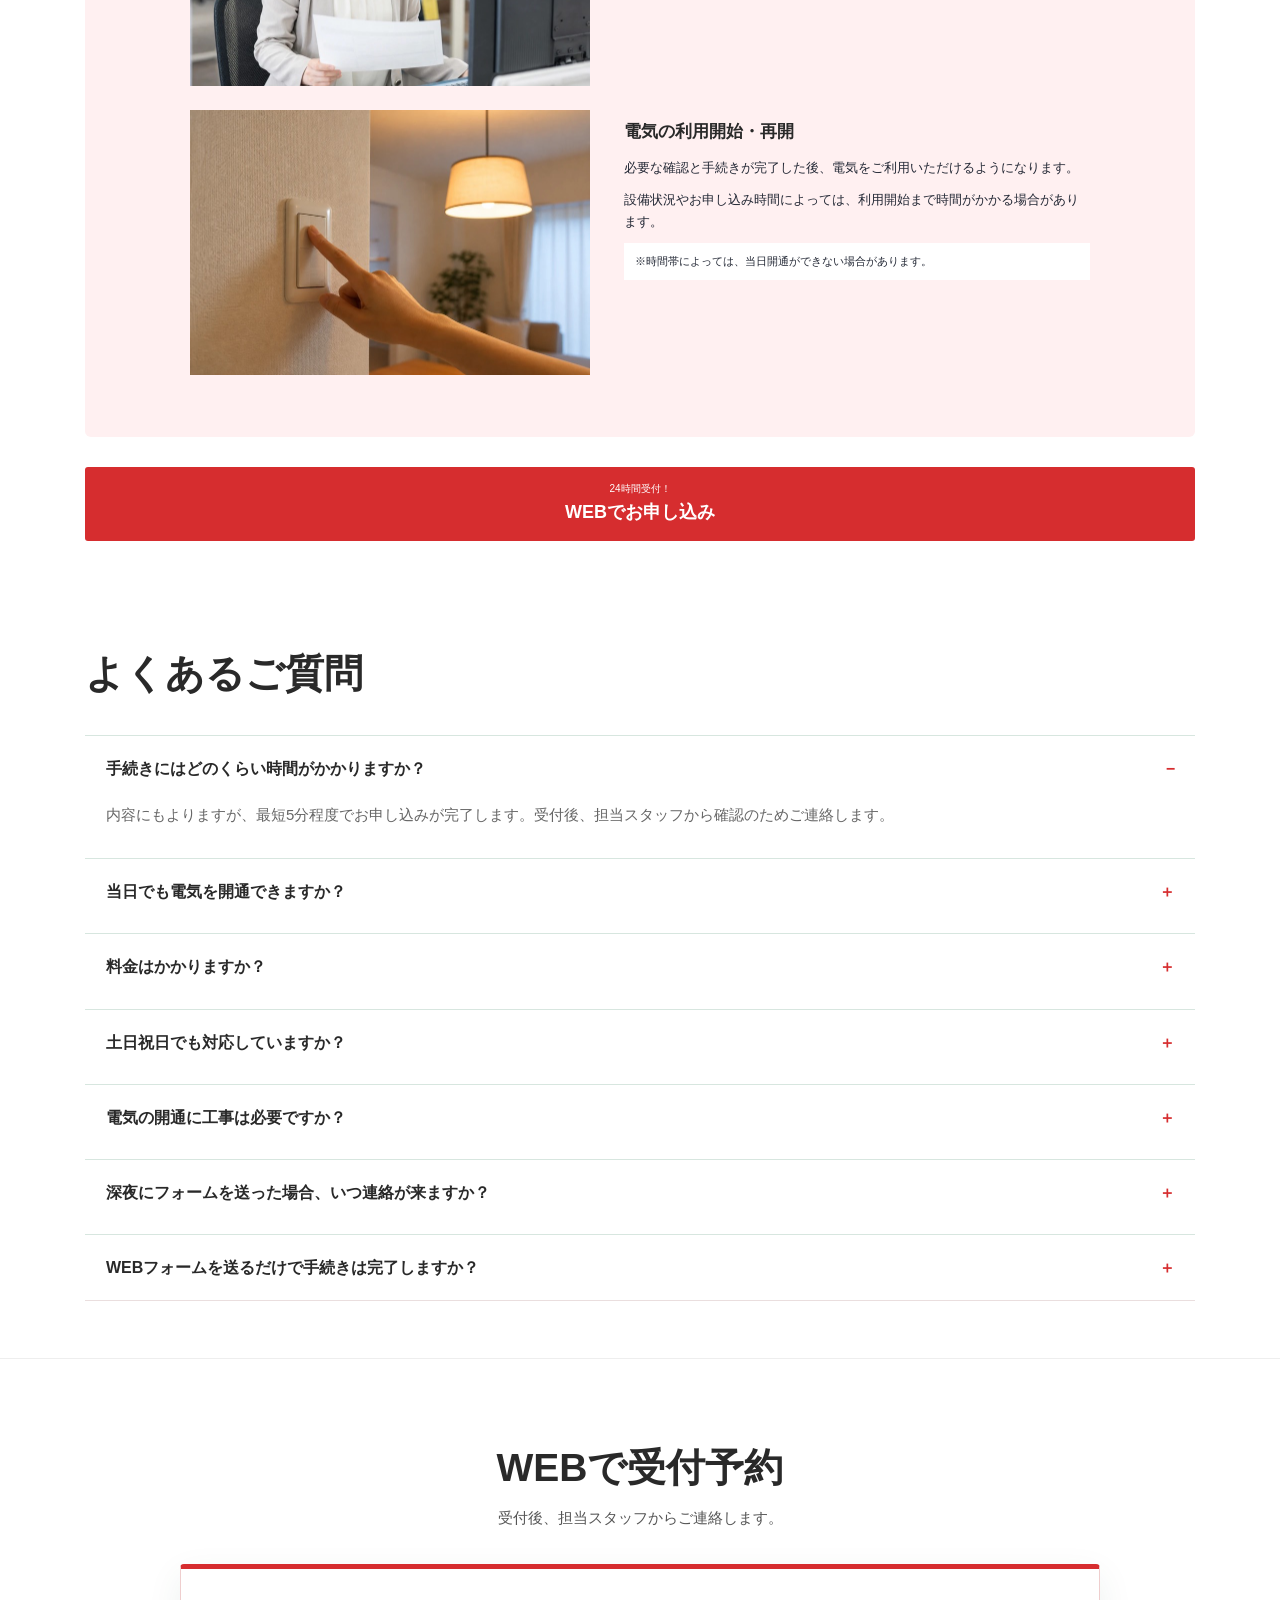
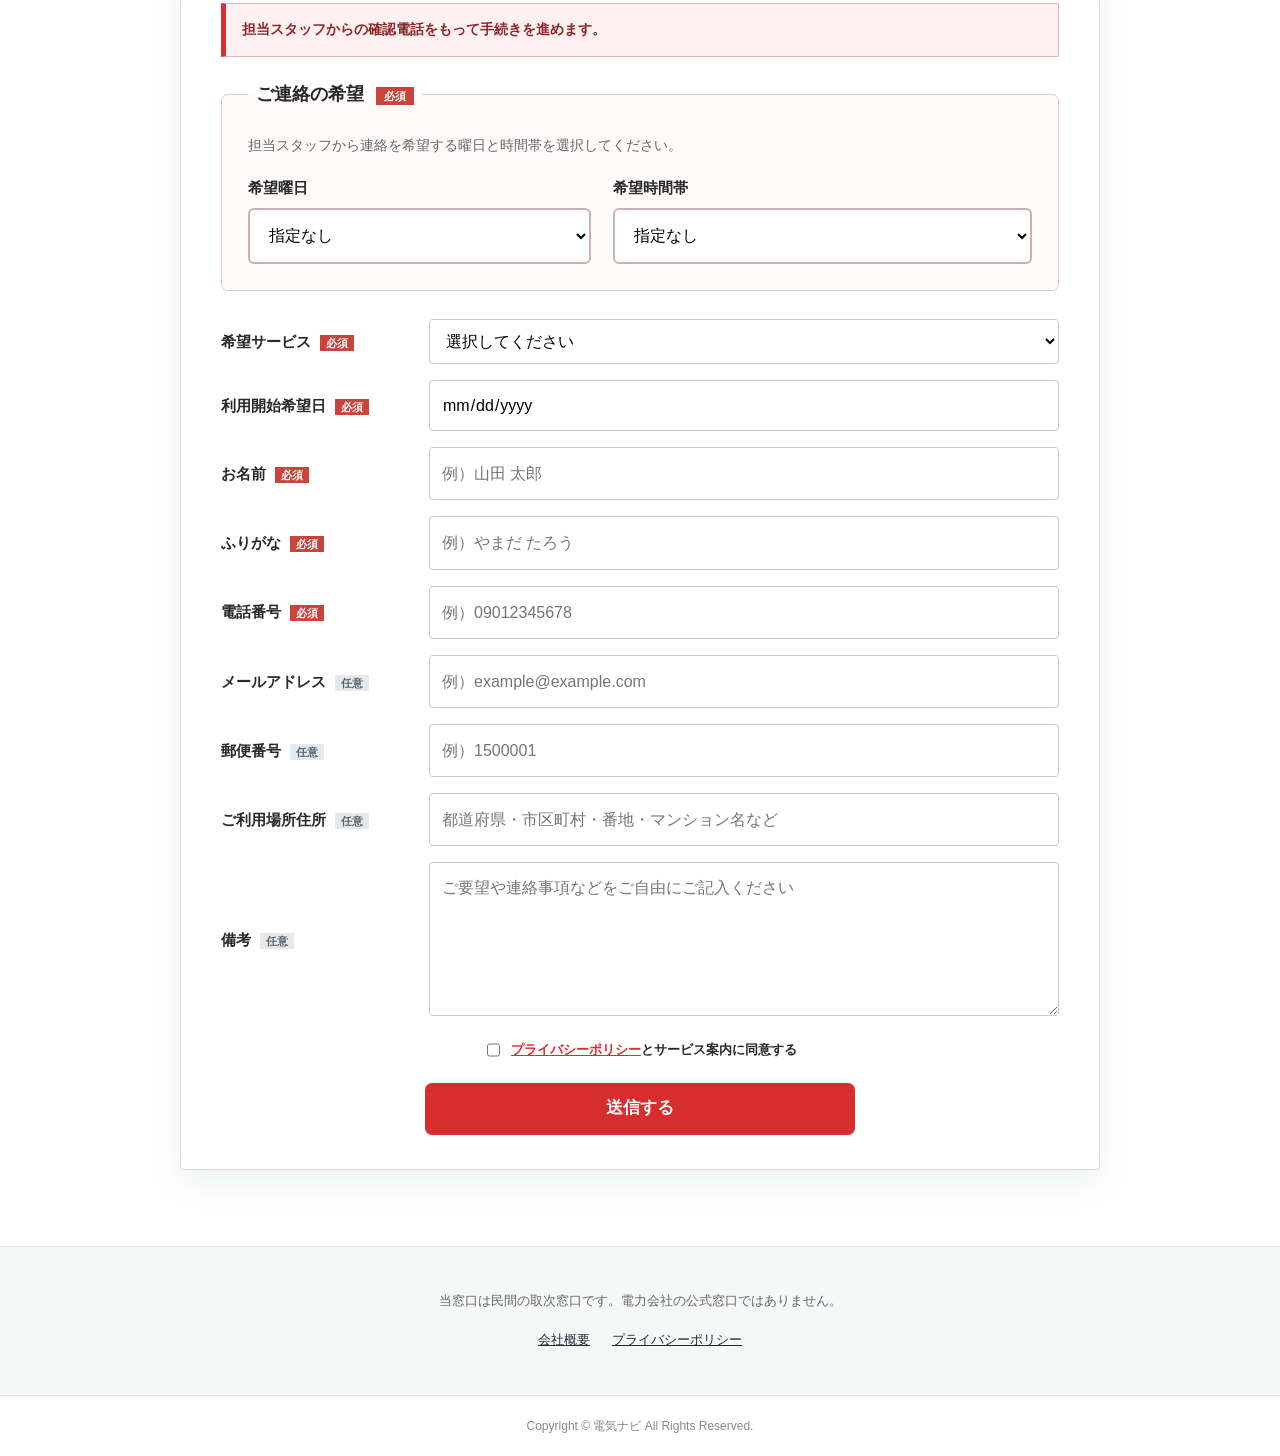
==== commit f5f9f3fe: "Prevent empty date field from collapsing on mobile" ====
--- a/preview-yakan-no-earliest/index.html
+++ b/preview-yakan-no-earliest/index.html
@@ -17,7 +17,7 @@
   <meta name="viewport" content="width=device-width,initial-scale=1">
   <meta name="description" content="電気の引越し・開始・再開を24時間WEBで受け付け、10:00〜19:00に担当スタッフから確認のお電話を差し上げます。">
   <title>電気の開通窓口｜24時間WEB受付</title>
-  <link rel="stylesheet" href="styles-mobile-split-29.css?v=20260819-start-date-date-input-5">
+  <link rel="stylesheet" href="styles-mobile-split-29.css?v=20260819-start-date-date-input-6">
 </head>
 <body class="night-lp">
   <!-- Google Tag Manager (noscript) -->
--- a/preview-yakan-no-earliest/styles-mobile-split-29.css
+++ b/preview-yakan-no-earliest/styles-mobile-split-29.css
@@ -311,9 +311,9 @@
   -webkit-appearance:none;
   appearance:none;
   font-size:16px;
-  line-height:normal;
+  line-height:1.45;
   height:auto;
-  min-height:0;
+  min-height:48px;
   max-height:none;
   overflow:hidden;
 }
